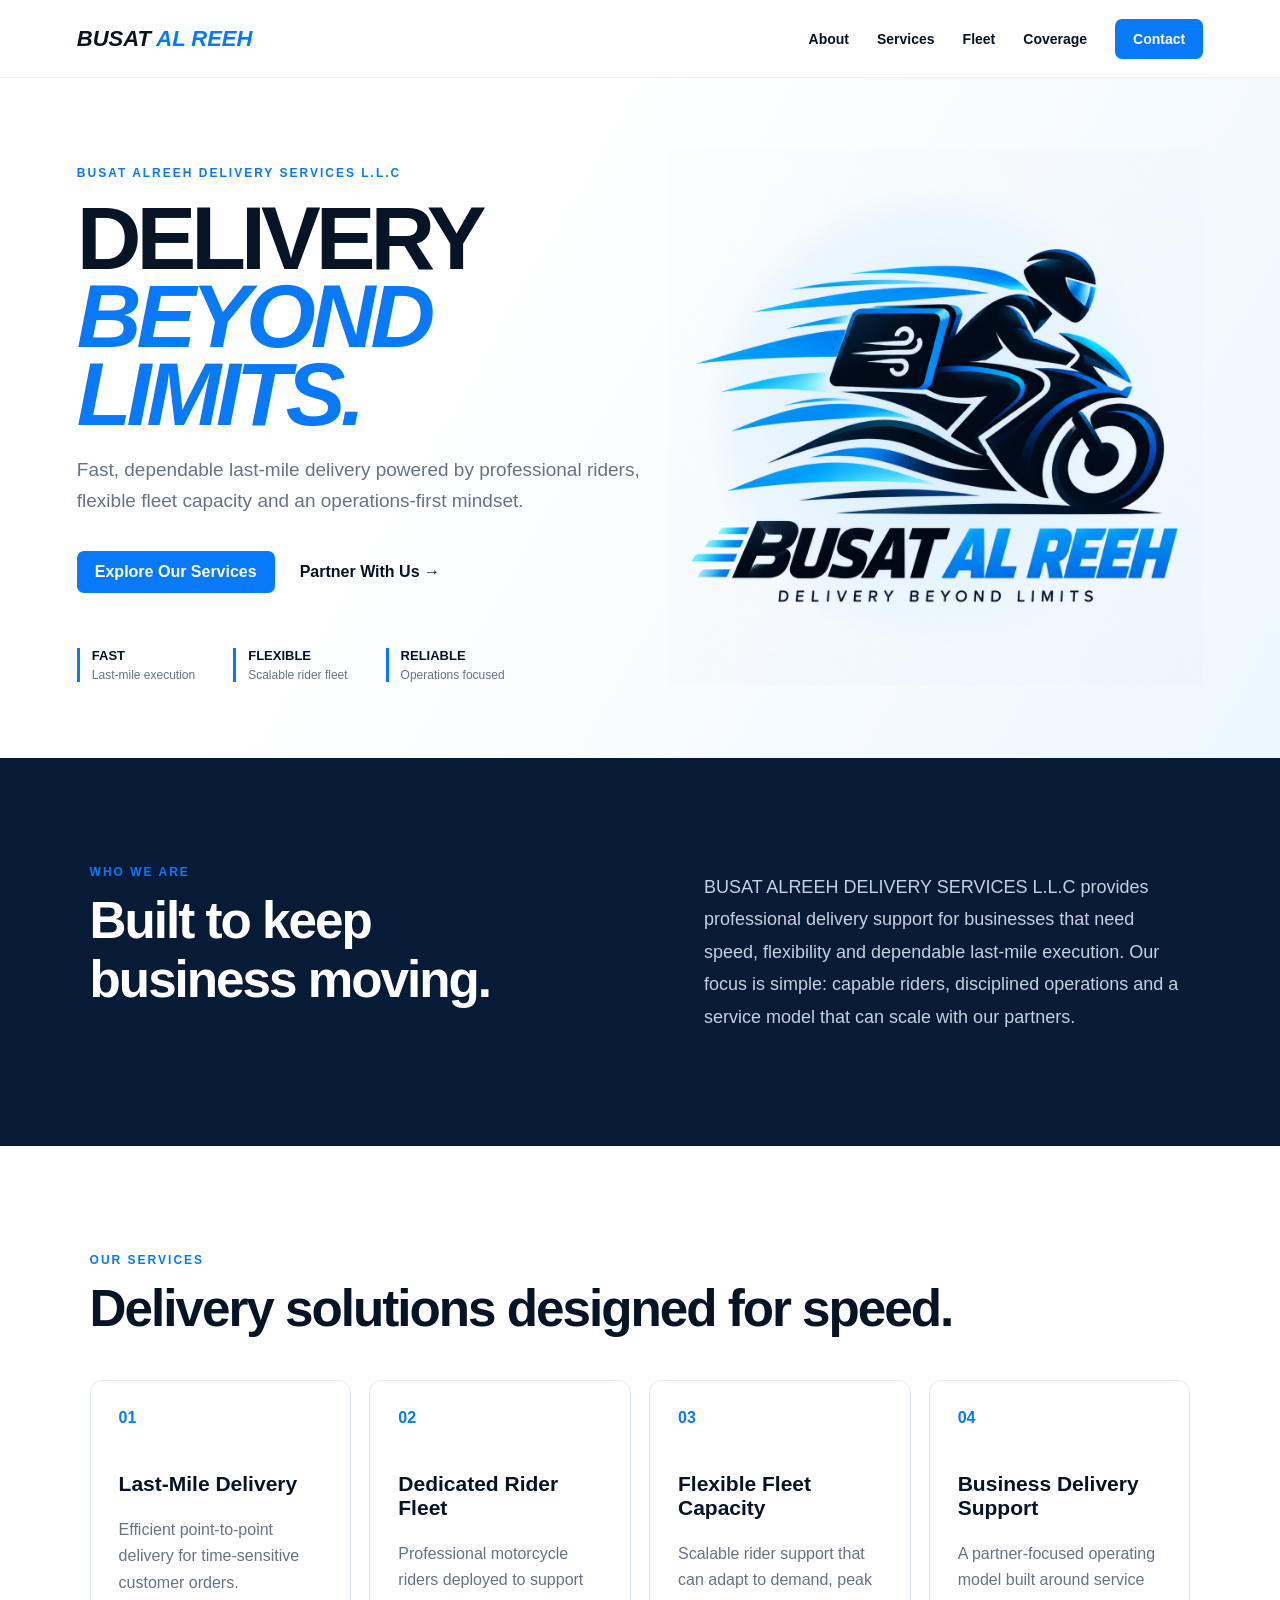
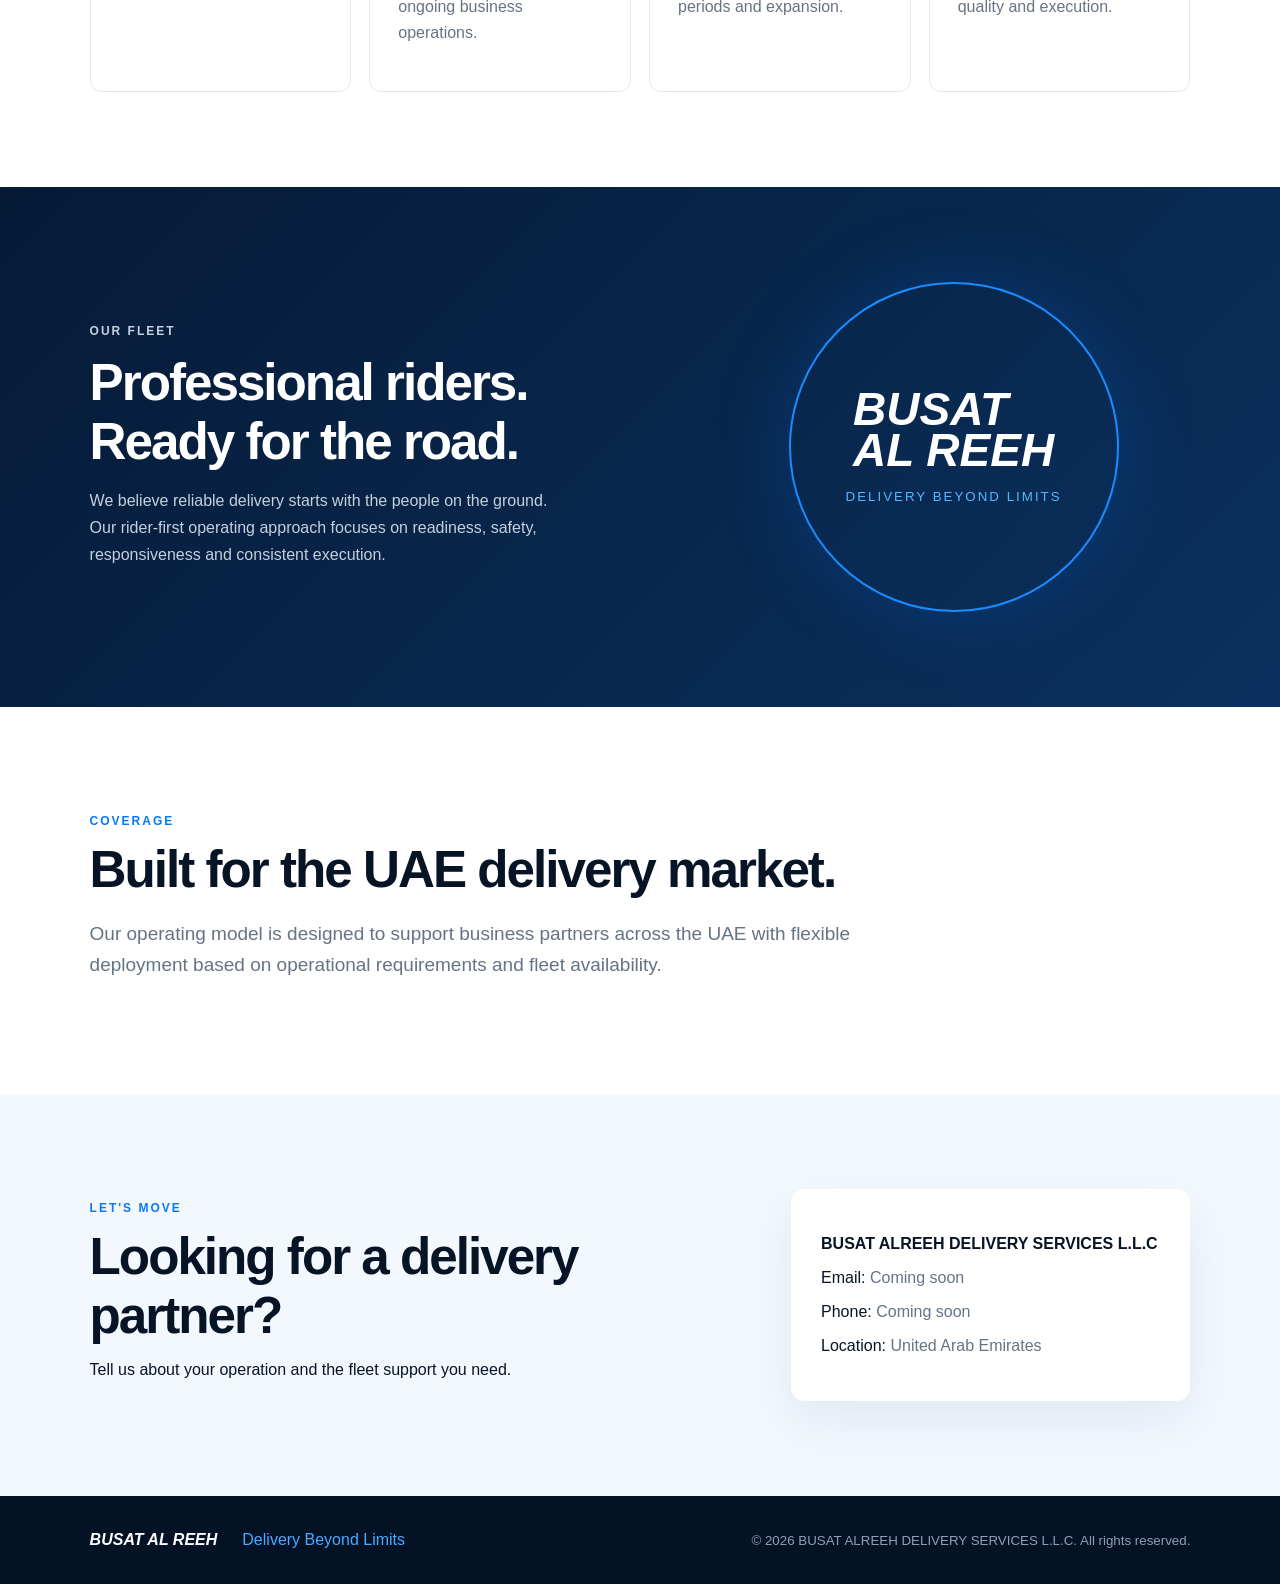
==== index.html @ cc241797 "Add files via upload" ====
<!doctype html><html lang="en"><head><meta charset="utf-8"><meta name="viewport" content="width=device-width,initial-scale=1"><title>BUSAT AL REEH | Delivery Beyond Limits</title><meta name="description" content="BUSAT ALREEH DELIVERY SERVICES L.L.C — professional last-mile delivery services."><link rel="stylesheet" href="style.css"></head><body>
<header><a class="brand" href="#home"><span>BUSAT</span> AL REEH</a><nav><a href="#about">About</a><a href="#services">Services</a><a href="#fleet">Fleet</a><a href="#coverage">Coverage</a><a class="navcta" href="#contact">Contact</a></nav></header>
<main><section class="hero" id="home"><div class="hero-copy"><p class="eyebrow">BUSAT ALREEH DELIVERY SERVICES L.L.C</p><h1>DELIVERY<br><em>BEYOND LIMITS.</em></h1><p class="lead">Fast, dependable last-mile delivery powered by professional riders, flexible fleet capacity and an operations-first mindset.</p><div class="actions"><a class="btn" href="#services">Explore Our Services</a><a class="link" href="#contact">Partner With Us →</a></div><div class="stats"><div><b>FAST</b><span>Last-mile execution</span></div><div><b>FLEXIBLE</b><span>Scalable rider fleet</span></div><div><b>RELIABLE</b><span>Operations focused</span></div></div></div><div class="hero-art"><img src="logo.png" alt="Busat Al Reeh delivery rider logo"></div></section>
<section class="about" id="about"><div><p class="eyebrow">WHO WE ARE</p><h2>Built to keep business moving.</h2></div><p>BUSAT ALREEH DELIVERY SERVICES L.L.C provides professional delivery support for businesses that need speed, flexibility and dependable last-mile execution. Our focus is simple: capable riders, disciplined operations and a service model that can scale with our partners.</p></section>
<section id="services"><p class="eyebrow">OUR SERVICES</p><h2>Delivery solutions designed for speed.</h2><div class="cards"><article><span>01</span><h3>Last-Mile Delivery</h3><p>Efficient point-to-point delivery for time-sensitive customer orders.</p></article><article><span>02</span><h3>Dedicated Rider Fleet</h3><p>Professional motorcycle riders deployed to support ongoing business operations.</p></article><article><span>03</span><h3>Flexible Fleet Capacity</h3><p>Scalable rider support that can adapt to demand, peak periods and expansion.</p></article><article><span>04</span><h3>Business Delivery Support</h3><p>A partner-focused operating model built around service quality and execution.</p></article></div></section>
<section class="fleet" id="fleet"><div><p class="eyebrow">OUR FLEET</p><h2>Professional riders.<br>Ready for the road.</h2><p>We believe reliable delivery starts with the people on the ground. Our rider-first operating approach focuses on readiness, safety, responsiveness and consistent execution.</p></div><div class="badge"><strong>BUSAT<br>AL REEH</strong><small>DELIVERY BEYOND LIMITS</small></div></section>
<section id="coverage"><p class="eyebrow">COVERAGE</p><h2>Built for the UAE delivery market.</h2><p class="wide">Our operating model is designed to support business partners across the UAE with flexible deployment based on operational requirements and fleet availability.</p></section>
<section class="contact" id="contact"><div><p class="eyebrow">LET'S MOVE</p><h2>Looking for a delivery partner?</h2><p>Tell us about your operation and the fleet support you need.</p></div><div class="contactbox"><p><b>BUSAT ALREEH DELIVERY SERVICES L.L.C</b></p><p>Email: <span>Coming soon</span></p><p>Phone: <span>Coming soon</span></p><p>Location: <span>United Arab Emirates</span></p></div></section></main>
<footer><b>BUSAT AL REEH</b><span>Delivery Beyond Limits</span><small>© 2026 BUSAT ALREEH DELIVERY SERVICES L.L.C. All rights reserved.</small></footer>
</body></html>
---- style.css ----
:root{--navy:#071a36;--blue:#0879f9;--cyan:#15a9ff;--ink:#071425;--muted:#667386;--ice:#f3f8ff;--white:#fff}*{box-sizing:border-box}html{scroll-behavior:smooth}body{margin:0;font-family:Inter,Arial,sans-serif;color:var(--ink);background:#fff}header{height:78px;display:flex;align-items:center;justify-content:space-between;padding:0 6vw;position:sticky;top:0;background:rgba(255,255,255,.94);backdrop-filter:blur(12px);z-index:10;border-bottom:1px solid #eaf0f8}.brand{font-weight:900;font-style:italic;font-size:22px;color:var(--blue);text-decoration:none}.brand span{color:var(--ink)}nav{display:flex;align-items:center;gap:28px}nav a{color:var(--ink);text-decoration:none;font-size:14px;font-weight:700}.navcta,.btn{background:var(--blue);color:white!important;padding:12px 18px;border-radius:7px}.hero{min-height:680px;display:grid;grid-template-columns:1.05fr .95fr;align-items:center;padding:70px 6vw;background:linear-gradient(120deg,#fff 35%,#edf7ff 100%);overflow:hidden}.eyebrow{color:var(--blue);font-size:12px;font-weight:900;letter-spacing:2px}.hero h1{font-size:clamp(56px,7vw,104px);line-height:.87;letter-spacing:-5px;margin:20px 0}.hero h1 em{font-style:italic;color:var(--blue)}.lead{max-width:650px;font-size:19px;line-height:1.65;color:var(--muted)}.actions{display:flex;gap:25px;align-items:center;margin:34px 0}.btn{text-decoration:none;font-weight:800}.link{font-weight:800;color:var(--ink);text-decoration:none}.hero-art{display:flex;align-items:center;justify-content:center;position:relative}.hero-art:before{content:"";position:absolute;width:470px;height:470px;border-radius:50%;background:radial-gradient(circle,#d8efff 0,#eef8ff 60%,transparent 70%)}.hero-art img{width:min(620px,100%);position:relative;mix-blend-mode:multiply}.stats{display:flex;gap:38px;margin-top:55px}.stats div{display:flex;flex-direction:column;border-left:3px solid var(--blue);padding-left:12px}.stats b{font-size:13px}.stats span{font-size:12px;color:var(--muted);margin-top:5px}section:not(.hero){padding:95px 7vw}.about{display:grid;grid-template-columns:1fr 1fr;gap:10vw;background:var(--navy);color:#fff}.about h2,.fleet h2,.contact h2,section>h2{font-size:clamp(36px,4vw,58px);letter-spacing:-2px;margin:12px 0}.about>p{font-size:18px;line-height:1.8;color:#c5d1df}.cards{display:grid;grid-template-columns:repeat(4,1fr);gap:18px;margin-top:42px}.cards article{padding:28px;border:1px solid #dfe8f4;border-radius:12px;min-height:220px;transition:.2s}.cards article:hover{transform:translateY(-5px);box-shadow:0 18px 45px #10233a14}.cards span{color:var(--blue);font-weight:900}.cards h3{font-size:21px;margin-top:45px}.cards p,.wide{color:var(--muted);line-height:1.65}.fleet{background:linear-gradient(135deg,#061a36,#0a315f);color:#fff;display:grid;grid-template-columns:1fr 1fr;gap:12vw;align-items:center}.fleet p{color:#c5d1df;line-height:1.7;max-width:600px}.badge{width:330px;height:330px;border-radius:50%;border:2px solid #1a8cff;display:flex;flex-direction:column;align-items:center;justify-content:center;justify-self:center;box-shadow:0 0 80px #0879f933}.badge strong{font-size:46px;line-height:.9;font-style:italic}.badge small{color:#55b8ff;margin-top:18px;letter-spacing:2px}.wide{font-size:19px;max-width:780px}.contact{display:grid;grid-template-columns:1.2fr .8fr;gap:8vw;background:var(--ice)}.contactbox{background:#fff;border-radius:14px;padding:30px;box-shadow:0 20px 50px #10233a12}.contactbox span{color:var(--muted)}footer{padding:35px 7vw;background:#041226;color:#fff;display:flex;gap:25px;align-items:center;flex-wrap:wrap}footer b{font-style:italic}footer span{color:#4ba9ff}footer small{margin-left:auto;color:#8ea0b5}@media(max-width:850px){nav a:not(.navcta){display:none}.hero{grid-template-columns:1fr;padding-top:55px}.hero h1{letter-spacing:-3px}.hero-art{margin-top:30px}.about,.fleet,.contact{grid-template-columns:1fr}.cards{grid-template-columns:1fr 1fr}.stats{gap:14px;flex-wrap:wrap}.badge{width:250px;height:250px}footer small{margin-left:0;width:100%}}@media(max-width:520px){header{padding:0 5vw}.brand{font-size:17px}.hero{padding:50px 5vw}.hero h1{font-size:52px}.lead{font-size:16px}.cards{grid-template-columns:1fr}section:not(.hero){padding:70px 6vw}.actions{align-items:flex-start;flex-direction:column}.hero-art img{width:110%}}
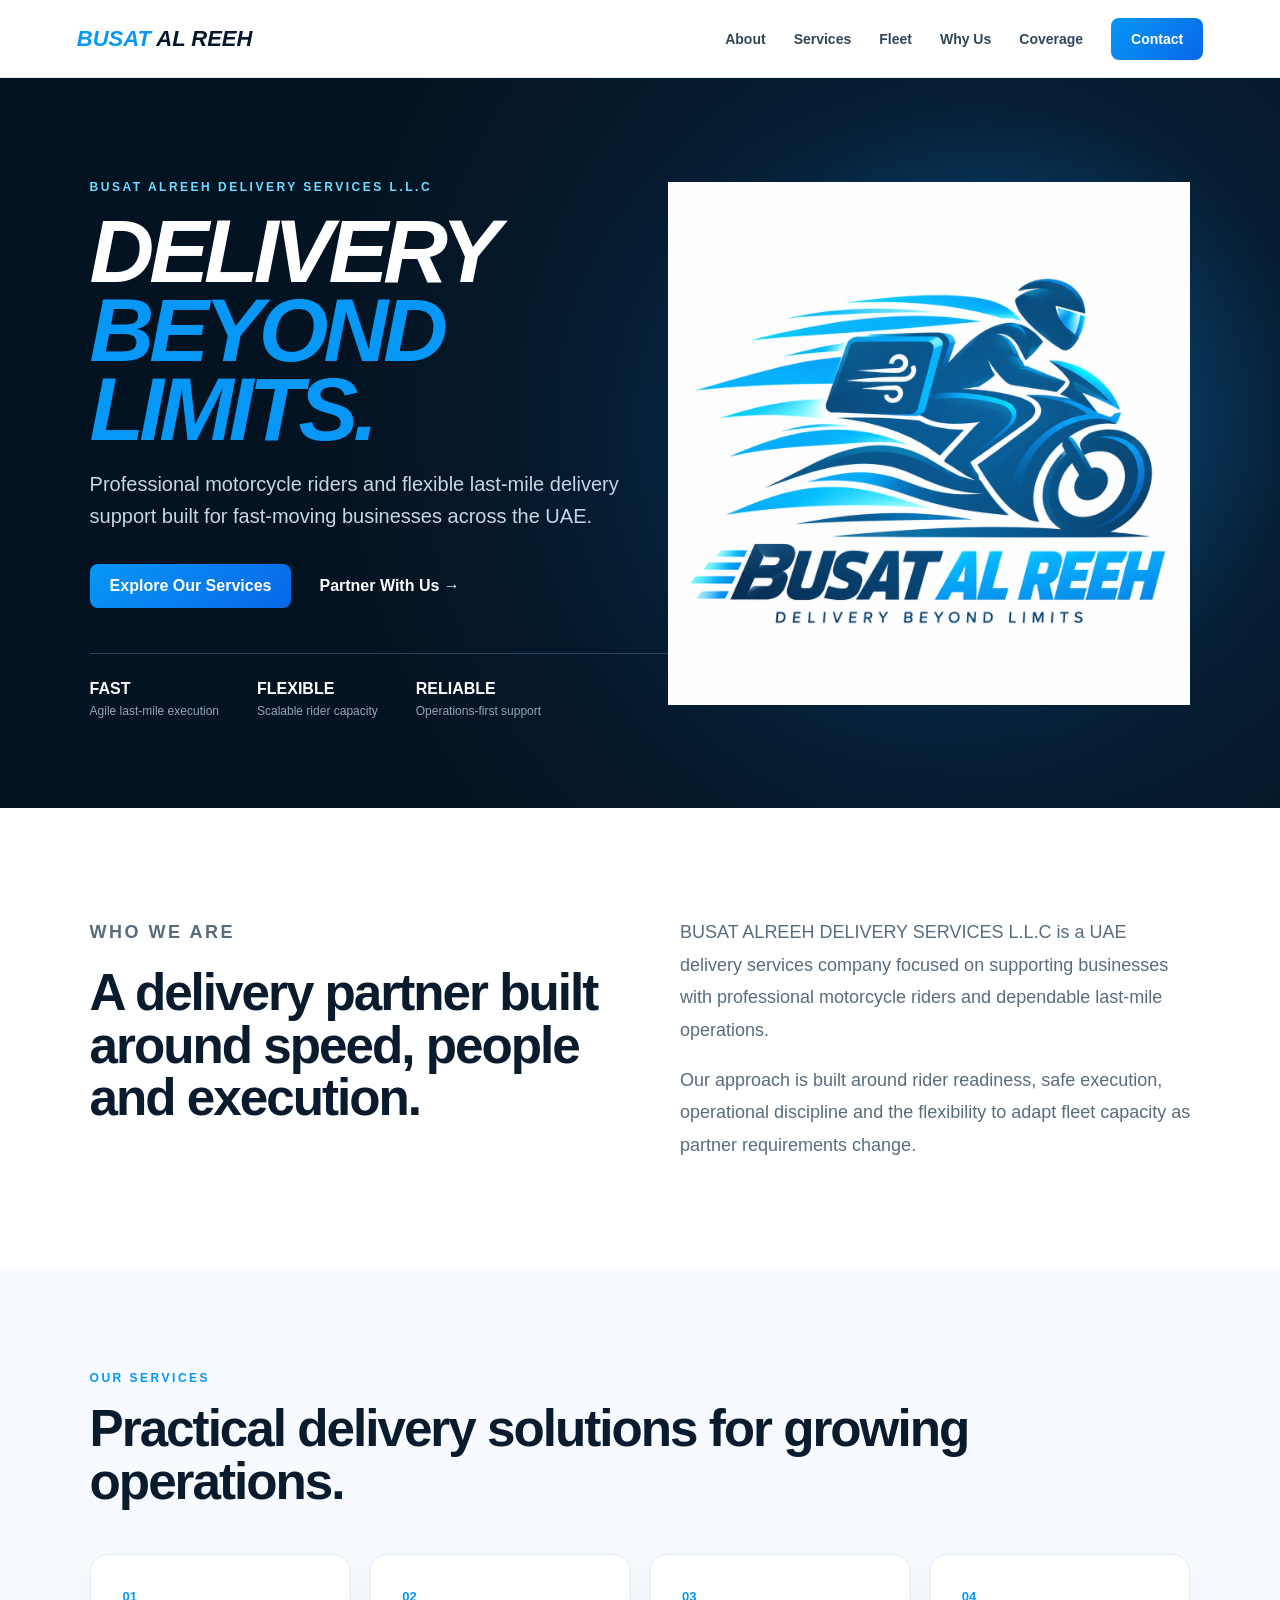
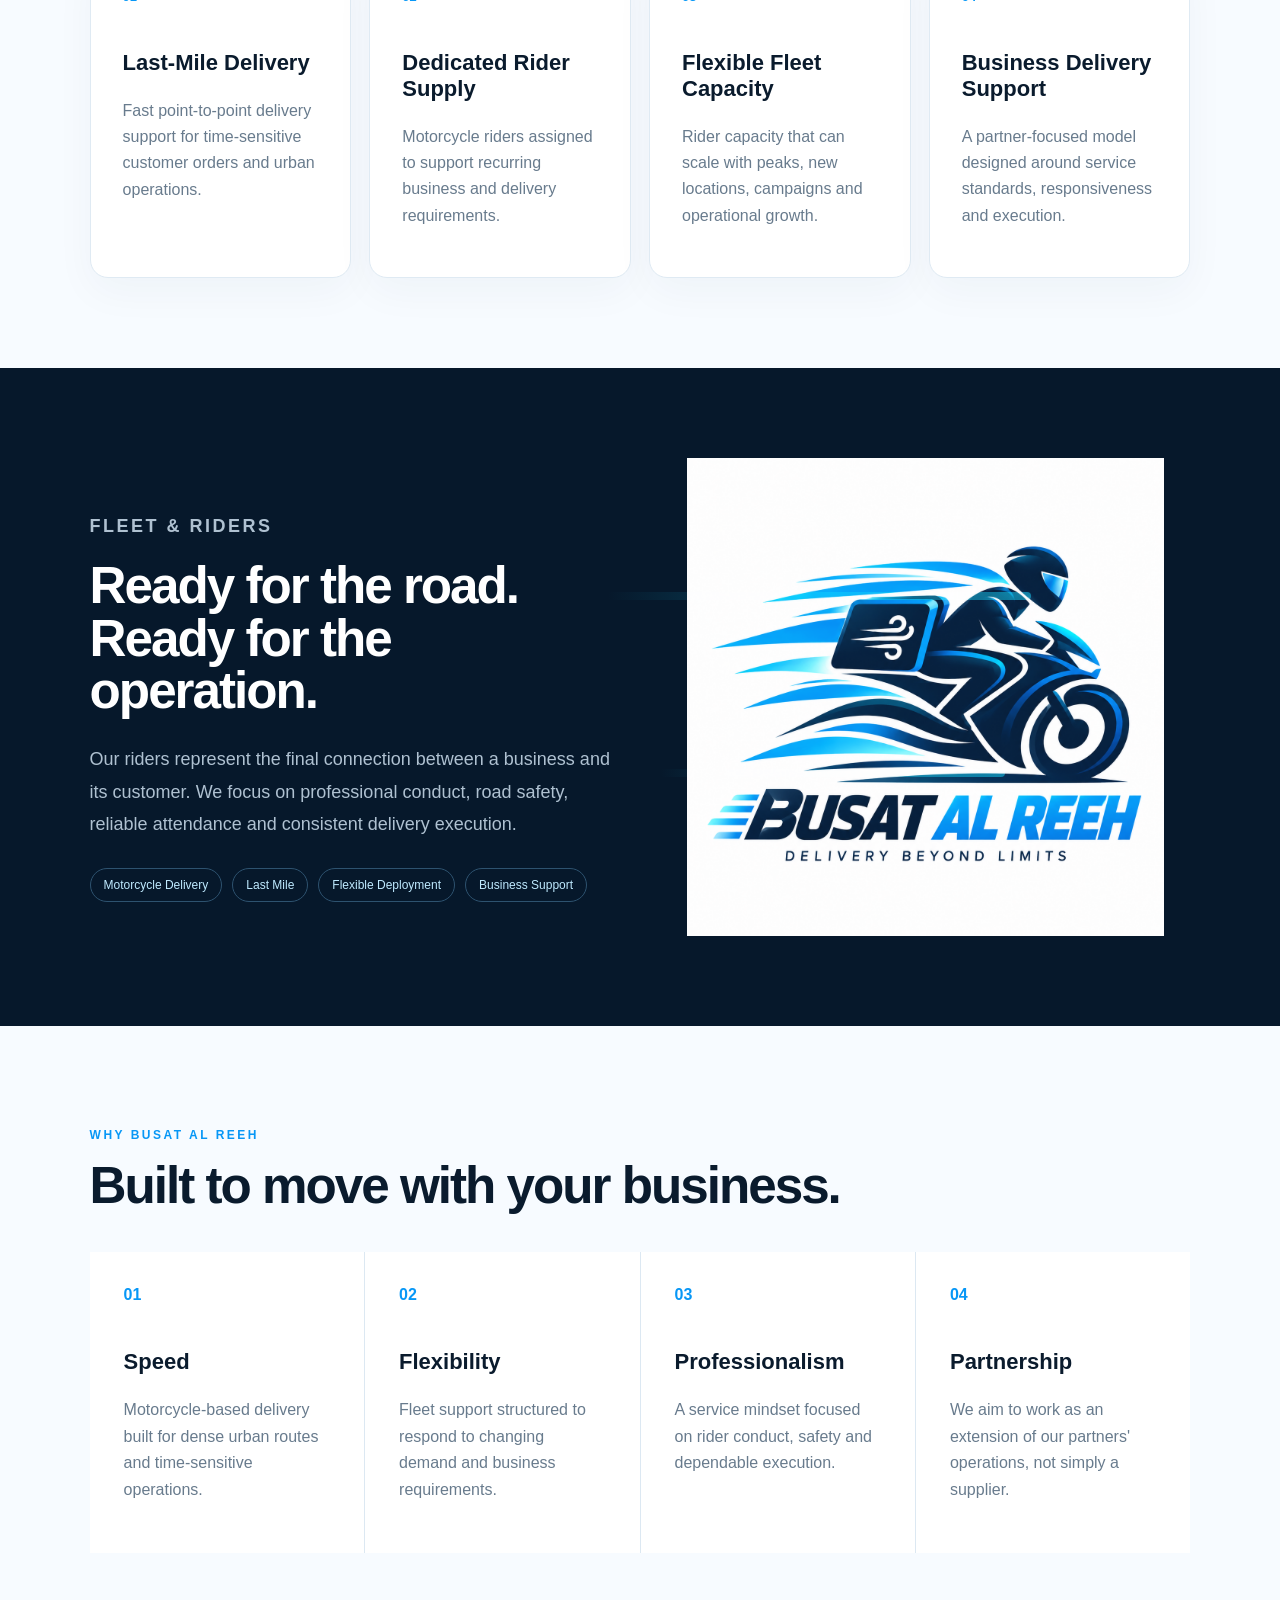
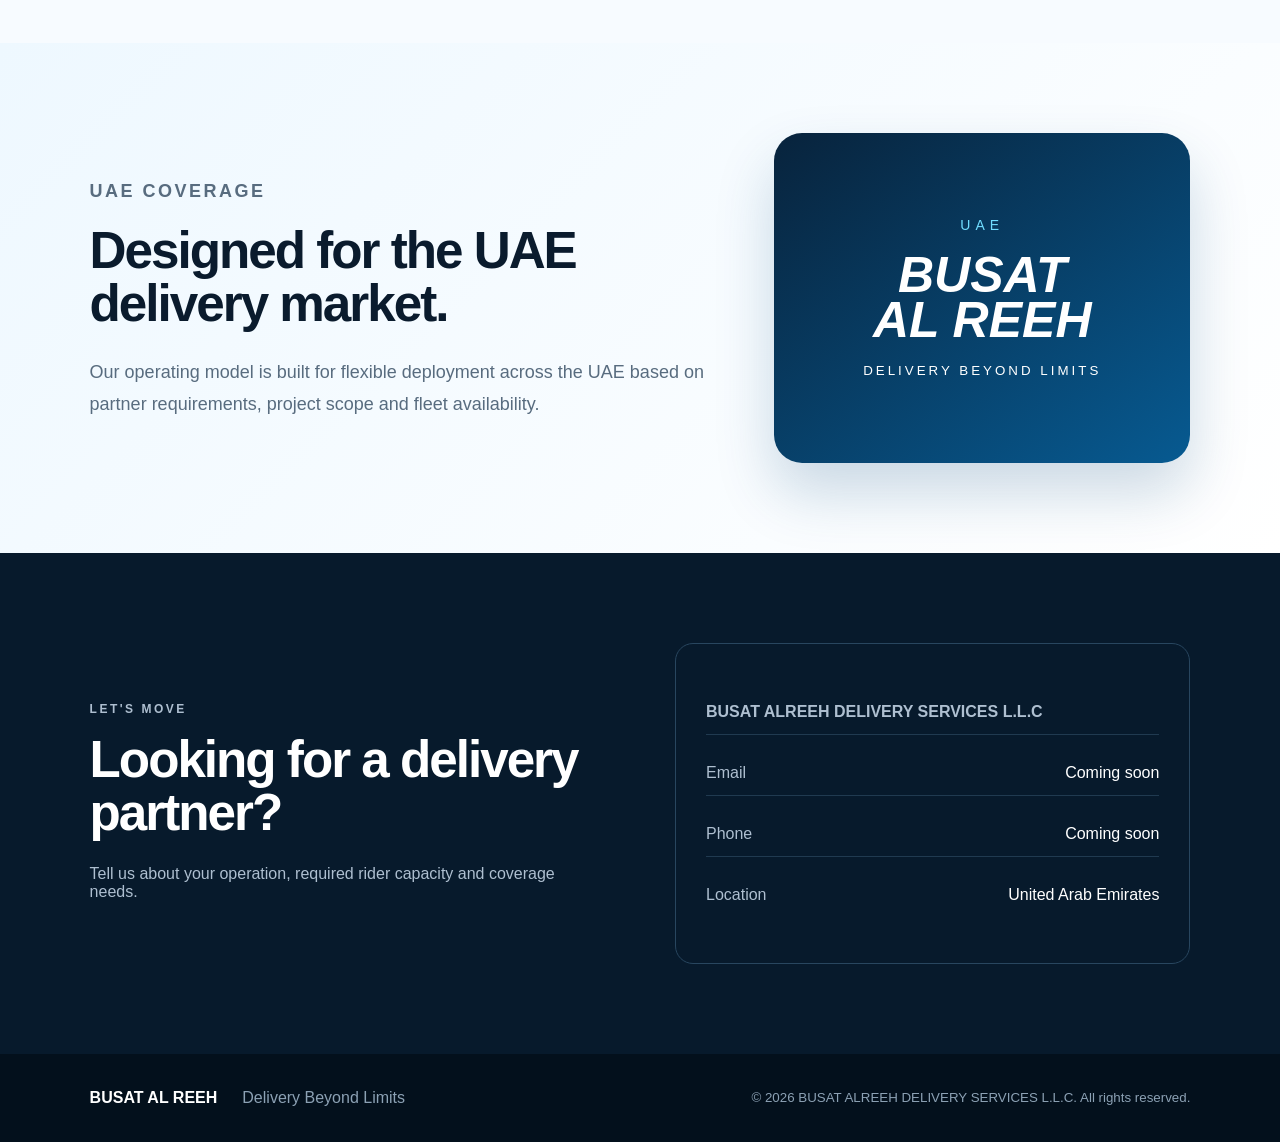
==== commit c9e6afb1: "Add files via upload" ====
--- a/index.html
+++ b/index.html
@@ -1,10 +1,14 @@
-<!doctype html><html lang="en"><head><meta charset="utf-8"><meta name="viewport" content="width=device-width,initial-scale=1"><title>BUSAT AL REEH | Delivery Beyond Limits</title><meta name="description" content="BUSAT ALREEH DELIVERY SERVICES L.L.C — professional last-mile delivery services."><link rel="stylesheet" href="style.css"></head><body>
-<header><a class="brand" href="#home"><span>BUSAT</span> AL REEH</a><nav><a href="#about">About</a><a href="#services">Services</a><a href="#fleet">Fleet</a><a href="#coverage">Coverage</a><a class="navcta" href="#contact">Contact</a></nav></header>
-<main><section class="hero" id="home"><div class="hero-copy"><p class="eyebrow">BUSAT ALREEH DELIVERY SERVICES L.L.C</p><h1>DELIVERY<br><em>BEYOND LIMITS.</em></h1><p class="lead">Fast, dependable last-mile delivery powered by professional riders, flexible fleet capacity and an operations-first mindset.</p><div class="actions"><a class="btn" href="#services">Explore Our Services</a><a class="link" href="#contact">Partner With Us →</a></div><div class="stats"><div><b>FAST</b><span>Last-mile execution</span></div><div><b>FLEXIBLE</b><span>Scalable rider fleet</span></div><div><b>RELIABLE</b><span>Operations focused</span></div></div></div><div class="hero-art"><img src="logo.png" alt="Busat Al Reeh delivery rider logo"></div></section>
-<section class="about" id="about"><div><p class="eyebrow">WHO WE ARE</p><h2>Built to keep business moving.</h2></div><p>BUSAT ALREEH DELIVERY SERVICES L.L.C provides professional delivery support for businesses that need speed, flexibility and dependable last-mile execution. Our focus is simple: capable riders, disciplined operations and a service model that can scale with our partners.</p></section>
-<section id="services"><p class="eyebrow">OUR SERVICES</p><h2>Delivery solutions designed for speed.</h2><div class="cards"><article><span>01</span><h3>Last-Mile Delivery</h3><p>Efficient point-to-point delivery for time-sensitive customer orders.</p></article><article><span>02</span><h3>Dedicated Rider Fleet</h3><p>Professional motorcycle riders deployed to support ongoing business operations.</p></article><article><span>03</span><h3>Flexible Fleet Capacity</h3><p>Scalable rider support that can adapt to demand, peak periods and expansion.</p></article><article><span>04</span><h3>Business Delivery Support</h3><p>A partner-focused operating model built around service quality and execution.</p></article></div></section>
-<section class="fleet" id="fleet"><div><p class="eyebrow">OUR FLEET</p><h2>Professional riders.<br>Ready for the road.</h2><p>We believe reliable delivery starts with the people on the ground. Our rider-first operating approach focuses on readiness, safety, responsiveness and consistent execution.</p></div><div class="badge"><strong>BUSAT<br>AL REEH</strong><small>DELIVERY BEYOND LIMITS</small></div></section>
-<section id="coverage"><p class="eyebrow">COVERAGE</p><h2>Built for the UAE delivery market.</h2><p class="wide">Our operating model is designed to support business partners across the UAE with flexible deployment based on operational requirements and fleet availability.</p></section>
-<section class="contact" id="contact"><div><p class="eyebrow">LET'S MOVE</p><h2>Looking for a delivery partner?</h2><p>Tell us about your operation and the fleet support you need.</p></div><div class="contactbox"><p><b>BUSAT ALREEH DELIVERY SERVICES L.L.C</b></p><p>Email: <span>Coming soon</span></p><p>Phone: <span>Coming soon</span></p><p>Location: <span>United Arab Emirates</span></p></div></section></main>
-<footer><b>BUSAT AL REEH</b><span>Delivery Beyond Limits</span><small>© 2026 BUSAT ALREEH DELIVERY SERVICES L.L.C. All rights reserved.</small></footer>
+<!doctype html>
+<html lang="en"><head><meta charset="utf-8"><meta name="viewport" content="width=device-width,initial-scale=1"><title>BUSAT AL REEH | Delivery Beyond Limits</title><meta name="description" content="BUSAT ALREEH DELIVERY SERVICES L.L.C — professional motorcycle rider and last-mile delivery support in the UAE."><link rel="stylesheet" href="style.css"></head>
+<body>
+<header><a class="brand" href="#home"><span>BUSAT</span> AL REEH</a><nav><a href="#about">About</a><a href="#services">Services</a><a href="#fleet">Fleet</a><a href="#why">Why Us</a><a href="#coverage">Coverage</a><a class="navcta" href="#contact">Contact</a></nav></header>
+<main>
+<section class="hero" id="home"><div class="hero-copy"><p class="eyebrow">BUSAT ALREEH DELIVERY SERVICES L.L.C</p><h1>DELIVERY<br><em>BEYOND LIMITS.</em></h1><p class="lead">Professional motorcycle riders and flexible last-mile delivery support built for fast-moving businesses across the UAE.</p><div class="actions"><a class="btn" href="#services">Explore Our Services</a><a class="link" href="#contact">Partner With Us →</a></div><div class="stats"><div><b>FAST</b><span>Agile last-mile execution</span></div><div><b>FLEXIBLE</b><span>Scalable rider capacity</span></div><div><b>RELIABLE</b><span>Operations-first support</span></div></div></div><div class="hero-art"><div class="glow"></div><img src="logo.png" alt="Busat Al Reeh motorcycle delivery logo"></div></section>
+<section class="about" id="about"><div><p class="eyebrow">WHO WE ARE</p><h2>A delivery partner built around speed, people and execution.</h2></div><div><p>BUSAT ALREEH DELIVERY SERVICES L.L.C is a UAE delivery services company focused on supporting businesses with professional motorcycle riders and dependable last-mile operations.</p><p>Our approach is built around rider readiness, safe execution, operational discipline and the flexibility to adapt fleet capacity as partner requirements change.</p></div></section>
+<section id="services"><p class="eyebrow">OUR SERVICES</p><h2>Practical delivery solutions for growing operations.</h2><div class="cards"><article><span>01</span><h3>Last-Mile Delivery</h3><p>Fast point-to-point delivery support for time-sensitive customer orders and urban operations.</p></article><article><span>02</span><h3>Dedicated Rider Supply</h3><p>Motorcycle riders assigned to support recurring business and delivery requirements.</p></article><article><span>03</span><h3>Flexible Fleet Capacity</h3><p>Rider capacity that can scale with peaks, new locations, campaigns and operational growth.</p></article><article><span>04</span><h3>Business Delivery Support</h3><p>A partner-focused model designed around service standards, responsiveness and execution.</p></article></div></section>
+<section class="fleet" id="fleet"><div class="fleetcopy"><p class="eyebrow">FLEET & RIDERS</p><h2>Ready for the road.<br>Ready for the operation.</h2><p>Our riders represent the final connection between a business and its customer. We focus on professional conduct, road safety, reliable attendance and consistent delivery execution.</p><div class="pillrow"><span>Motorcycle Delivery</span><span>Last Mile</span><span>Flexible Deployment</span><span>Business Support</span></div></div><div class="fleetvisual"><div class="speedline one"></div><div class="speedline two"></div><img src="logo.png" alt="Professional motorcycle delivery rider"></div></section>
+<section id="why"><p class="eyebrow">WHY BUSAT AL REEH</p><h2>Built to move with your business.</h2><div class="whygrid"><div><b>01</b><h3>Speed</h3><p>Motorcycle-based delivery built for dense urban routes and time-sensitive operations.</p></div><div><b>02</b><h3>Flexibility</h3><p>Fleet support structured to respond to changing demand and business requirements.</p></div><div><b>03</b><h3>Professionalism</h3><p>A service mindset focused on rider conduct, safety and dependable execution.</p></div><div><b>04</b><h3>Partnership</h3><p>We aim to work as an extension of our partners' operations, not simply a supplier.</p></div></div></section>
+<section class="coverage" id="coverage"><div><p class="eyebrow">UAE COVERAGE</p><h2>Designed for the UAE delivery market.</h2><p>Our operating model is built for flexible deployment across the UAE based on partner requirements, project scope and fleet availability.</p></div><div class="mapmark"><span>UAE</span><b>BUSAT<br>AL REEH</b><small>DELIVERY BEYOND LIMITS</small></div></section>
+<section class="contact" id="contact"><div><p class="eyebrow">LET'S MOVE</p><h2>Looking for a delivery partner?</h2><p>Tell us about your operation, required rider capacity and coverage needs.</p></div><div class="contactbox"><p><b>BUSAT ALREEH DELIVERY SERVICES L.L.C</b></p><p>Email <span>Coming soon</span></p><p>Phone <span>Coming soon</span></p><p>Location <span>United Arab Emirates</span></p></div></section>
+</main><footer><b>BUSAT AL REEH</b><span>Delivery Beyond Limits</span><small>© 2026 BUSAT ALREEH DELIVERY SERVICES L.L.C. All rights reserved.</small></footer>
 </body></html>
--- a/style.css
+++ b/style.css
@@ -1 +1 @@
-:root{--navy:#071a36;--blue:#0879f9;--cyan:#15a9ff;--ink:#071425;--muted:#667386;--ice:#f3f8ff;--white:#fff}*{box-sizing:border-box}html{scroll-behavior:smooth}body{margin:0;font-family:Inter,Arial,sans-serif;color:var(--ink);background:#fff}header{height:78px;display:flex;align-items:center;justify-content:space-between;padding:0 6vw;position:sticky;top:0;background:rgba(255,255,255,.94);backdrop-filter:blur(12px);z-index:10;border-bottom:1px solid #eaf0f8}.brand{font-weight:900;font-style:italic;font-size:22px;color:var(--blue);text-decoration:none}.brand span{color:var(--ink)}nav{display:flex;align-items:center;gap:28px}nav a{color:var(--ink);text-decoration:none;font-size:14px;font-weight:700}.navcta,.btn{background:var(--blue);color:white!important;padding:12px 18px;border-radius:7px}.hero{min-height:680px;display:grid;grid-template-columns:1.05fr .95fr;align-items:center;padding:70px 6vw;background:linear-gradient(120deg,#fff 35%,#edf7ff 100%);overflow:hidden}.eyebrow{color:var(--blue);font-size:12px;font-weight:900;letter-spacing:2px}.hero h1{font-size:clamp(56px,7vw,104px);line-height:.87;letter-spacing:-5px;margin:20px 0}.hero h1 em{font-style:italic;color:var(--blue)}.lead{max-width:650px;font-size:19px;line-height:1.65;color:var(--muted)}.actions{display:flex;gap:25px;align-items:center;margin:34px 0}.btn{text-decoration:none;font-weight:800}.link{font-weight:800;color:var(--ink);text-decoration:none}.hero-art{display:flex;align-items:center;justify-content:center;position:relative}.hero-art:before{content:"";position:absolute;width:470px;height:470px;border-radius:50%;background:radial-gradient(circle,#d8efff 0,#eef8ff 60%,transparent 70%)}.hero-art img{width:min(620px,100%);position:relative;mix-blend-mode:multiply}.stats{display:flex;gap:38px;margin-top:55px}.stats div{display:flex;flex-direction:column;border-left:3px solid var(--blue);padding-left:12px}.stats b{font-size:13px}.stats span{font-size:12px;color:var(--muted);margin-top:5px}section:not(.hero){padding:95px 7vw}.about{display:grid;grid-template-columns:1fr 1fr;gap:10vw;background:var(--navy);color:#fff}.about h2,.fleet h2,.contact h2,section>h2{font-size:clamp(36px,4vw,58px);letter-spacing:-2px;margin:12px 0}.about>p{font-size:18px;line-height:1.8;color:#c5d1df}.cards{display:grid;grid-template-columns:repeat(4,1fr);gap:18px;margin-top:42px}.cards article{padding:28px;border:1px solid #dfe8f4;border-radius:12px;min-height:220px;transition:.2s}.cards article:hover{transform:translateY(-5px);box-shadow:0 18px 45px #10233a14}.cards span{color:var(--blue);font-weight:900}.cards h3{font-size:21px;margin-top:45px}.cards p,.wide{color:var(--muted);line-height:1.65}.fleet{background:linear-gradient(135deg,#061a36,#0a315f);color:#fff;display:grid;grid-template-columns:1fr 1fr;gap:12vw;align-items:center}.fleet p{color:#c5d1df;line-height:1.7;max-width:600px}.badge{width:330px;height:330px;border-radius:50%;border:2px solid #1a8cff;display:flex;flex-direction:column;align-items:center;justify-content:center;justify-self:center;box-shadow:0 0 80px #0879f933}.badge strong{font-size:46px;line-height:.9;font-style:italic}.badge small{color:#55b8ff;margin-top:18px;letter-spacing:2px}.wide{font-size:19px;max-width:780px}.contact{display:grid;grid-template-columns:1.2fr .8fr;gap:8vw;background:var(--ice)}.contactbox{background:#fff;border-radius:14px;padding:30px;box-shadow:0 20px 50px #10233a12}.contactbox span{color:var(--muted)}footer{padding:35px 7vw;background:#041226;color:#fff;display:flex;gap:25px;align-items:center;flex-wrap:wrap}footer b{font-style:italic}footer span{color:#4ba9ff}footer small{margin-left:auto;color:#8ea0b5}@media(max-width:850px){nav a:not(.navcta){display:none}.hero{grid-template-columns:1fr;padding-top:55px}.hero h1{letter-spacing:-3px}.hero-art{margin-top:30px}.about,.fleet,.contact{grid-template-columns:1fr}.cards{grid-template-columns:1fr 1fr}.stats{gap:14px;flex-wrap:wrap}.badge{width:250px;height:250px}footer small{margin-left:0;width:100%}}@media(max-width:520px){header{padding:0 5vw}.brand{font-size:17px}.hero{padding:50px 5vw}.hero h1{font-size:52px}.lead{font-size:16px}.cards{grid-template-columns:1fr}section:not(.hero){padding:70px 6vw}.actions{align-items:flex-start;flex-direction:column}.hero-art img{width:110%}}
+:root{--navy:#06182b;--navy2:#0b2b4a;--blue:#0797f6;--cyan:#16d5ff;--white:#fff;--muted:#a9b9c9;--ink:#0a1b2d}*{box-sizing:border-box}html{scroll-behavior:smooth}body{margin:0;font-family:Inter,Arial,sans-serif;background:#f7fbff;color:var(--ink)}header{height:78px;display:flex;align-items:center;justify-content:space-between;padding:0 6vw;background:rgba(255,255,255,.94);position:sticky;top:0;z-index:10;border-bottom:1px solid #e3edf5;backdrop-filter:blur(12px)}.brand{font-size:22px;font-weight:900;font-style:italic;color:var(--navy);text-decoration:none}.brand span{color:var(--blue)}nav{display:flex;gap:28px;align-items:center}nav a{color:#31465b;text-decoration:none;font-size:14px;font-weight:700}.navcta,.btn{background:linear-gradient(135deg,var(--blue),#0867e8);color:#fff!important;padding:13px 20px;border-radius:8px}.hero{min-height:690px;padding:90px 7vw;display:grid;grid-template-columns:1.05fr .95fr;align-items:center;background:radial-gradient(circle at 78% 45%,#0c4e79 0,#071e34 28%,#041321 62%);color:white;overflow:hidden}.eyebrow{font-size:12px;letter-spacing:2.5px;font-weight:900;color:var(--blue);margin-bottom:18px}.hero .eyebrow{color:#6fdcff}.hero h1{font-size:clamp(58px,7vw,105px);line-height:.88;margin:0;letter-spacing:-5px;font-style:italic}.hero h1 em{font-style:italic;color:var(--blue)}.lead{max-width:620px;font-size:20px;line-height:1.6;color:#c8d6e4}.actions{display:flex;align-items:center;gap:28px;margin:32px 0 45px}.btn{text-decoration:none;font-weight:800}.link{color:white;text-decoration:none;font-weight:800}.stats{display:flex;gap:38px;border-top:1px solid #27455e;padding-top:26px}.stats div{display:flex;flex-direction:column;gap:6px}.stats b{color:#fff}.stats span{font-size:12px;color:#8fa7bb}.hero-art{position:relative;display:grid;place-items:center}.hero-art img{width:min(600px,100%);position:relative;z-index:2;mix-blend-mode:screen;filter:drop-shadow(0 25px 35px #0008)}.glow{position:absolute;width:420px;height:420px;border-radius:50%;background:#008cf0;filter:blur(110px);opacity:.25}.about,section:not(.hero){padding:90px 7vw}.about{display:grid;grid-template-columns:1fr 1fr;gap:80px;background:white}.about h2,section h2{font-size:clamp(38px,4vw,62px);line-height:1.03;margin:0 0 25px;letter-spacing:-2px}.about p,.wide,.fleet p,.coverage p{font-size:18px;line-height:1.8;color:#586c7f}.cards{display:grid;grid-template-columns:repeat(4,1fr);gap:18px;margin-top:45px}.cards article{background:white;padding:32px;border:1px solid #dfeaf3;border-radius:18px;min-height:250px;box-shadow:0 14px 40px #0b2b4a0a}.cards span{font-size:13px;color:var(--blue);font-weight:900}.cards h3,.whygrid h3{font-size:22px;margin-top:45px}.cards p,.whygrid p{color:#687b8d;line-height:1.65}.fleet{background:var(--navy);color:white;display:grid;grid-template-columns:1fr 1fr;gap:40px;align-items:center;overflow:hidden}.fleet p{color:#afc1d1}.pillrow{display:flex;flex-wrap:wrap;gap:10px;margin-top:28px}.pillrow span{border:1px solid #2d526f;padding:9px 13px;border-radius:99px;font-size:12px;color:#bfeaff}.fleetvisual{position:relative;min-height:430px;display:grid;place-items:center}.fleetvisual img{width:90%;position:relative;z-index:2;mix-blend-mode:screen}.speedline{position:absolute;height:8px;background:linear-gradient(90deg,transparent,var(--cyan));border-radius:99px;opacity:.5}.speedline.one{width:80%;top:28%;left:-10%}.speedline.two{width:65%;top:65%;left:0}.whygrid{display:grid;grid-template-columns:repeat(4,1fr);gap:1px;background:#dce8f2;margin-top:40px}.whygrid>div{background:white;padding:34px}.whygrid b{color:var(--blue)}.coverage{display:grid!important;grid-template-columns:1.2fr .8fr;gap:60px;align-items:center;background:linear-gradient(135deg,#eef8ff,#fff)}.mapmark{min-height:330px;border-radius:28px;background:linear-gradient(145deg,#08233c,#075a91);display:flex;flex-direction:column;align-items:center;justify-content:center;color:white;box-shadow:0 30px 60px #0a477633}.mapmark span{font-size:14px;letter-spacing:5px;color:#70ddff}.mapmark b{font-size:50px;line-height:.9;text-align:center;font-style:italic;margin:20px}.mapmark small{letter-spacing:3px}.contact{background:#071a2c;color:white;display:grid!important;grid-template-columns:1fr 1fr;gap:70px;align-items:center}.contact p{color:#aebfd0}.contactbox{border:1px solid #28465f;border-radius:18px;padding:30px}.contactbox p{display:flex;justify-content:space-between;border-bottom:1px solid #203a50;padding:13px 0}.contactbox p:last-child{border:0}.contactbox span{color:white}footer{padding:35px 7vw;background:#03101c;color:#8ca1b4;display:flex;gap:25px;align-items:center;flex-wrap:wrap}footer b{color:white}footer small{margin-left:auto}@media(max-width:900px){header{padding:0 5vw}nav a:not(.navcta){display:none}.hero{grid-template-columns:1fr;padding-top:65px}.hero-art{margin-top:30px}.hero h1{letter-spacing:-3px}.stats{gap:18px;flex-wrap:wrap}.about,.fleet,.coverage,.contact{grid-template-columns:1fr!important}.cards,.whygrid{grid-template-columns:1fr 1fr}.about,section:not(.hero){padding:65px 6vw}.fleetvisual{min-height:300px}footer small{margin-left:0;width:100%}}@media(max-width:560px){.hero{padding:60px 6vw}.hero h1{font-size:54px}.lead{font-size:17px}.actions{align-items:flex-start;flex-direction:column}.cards,.whygrid{grid-template-columns:1fr}.contactbox p{flex-direction:column;gap:6px}.hero-art img{width:100%}}
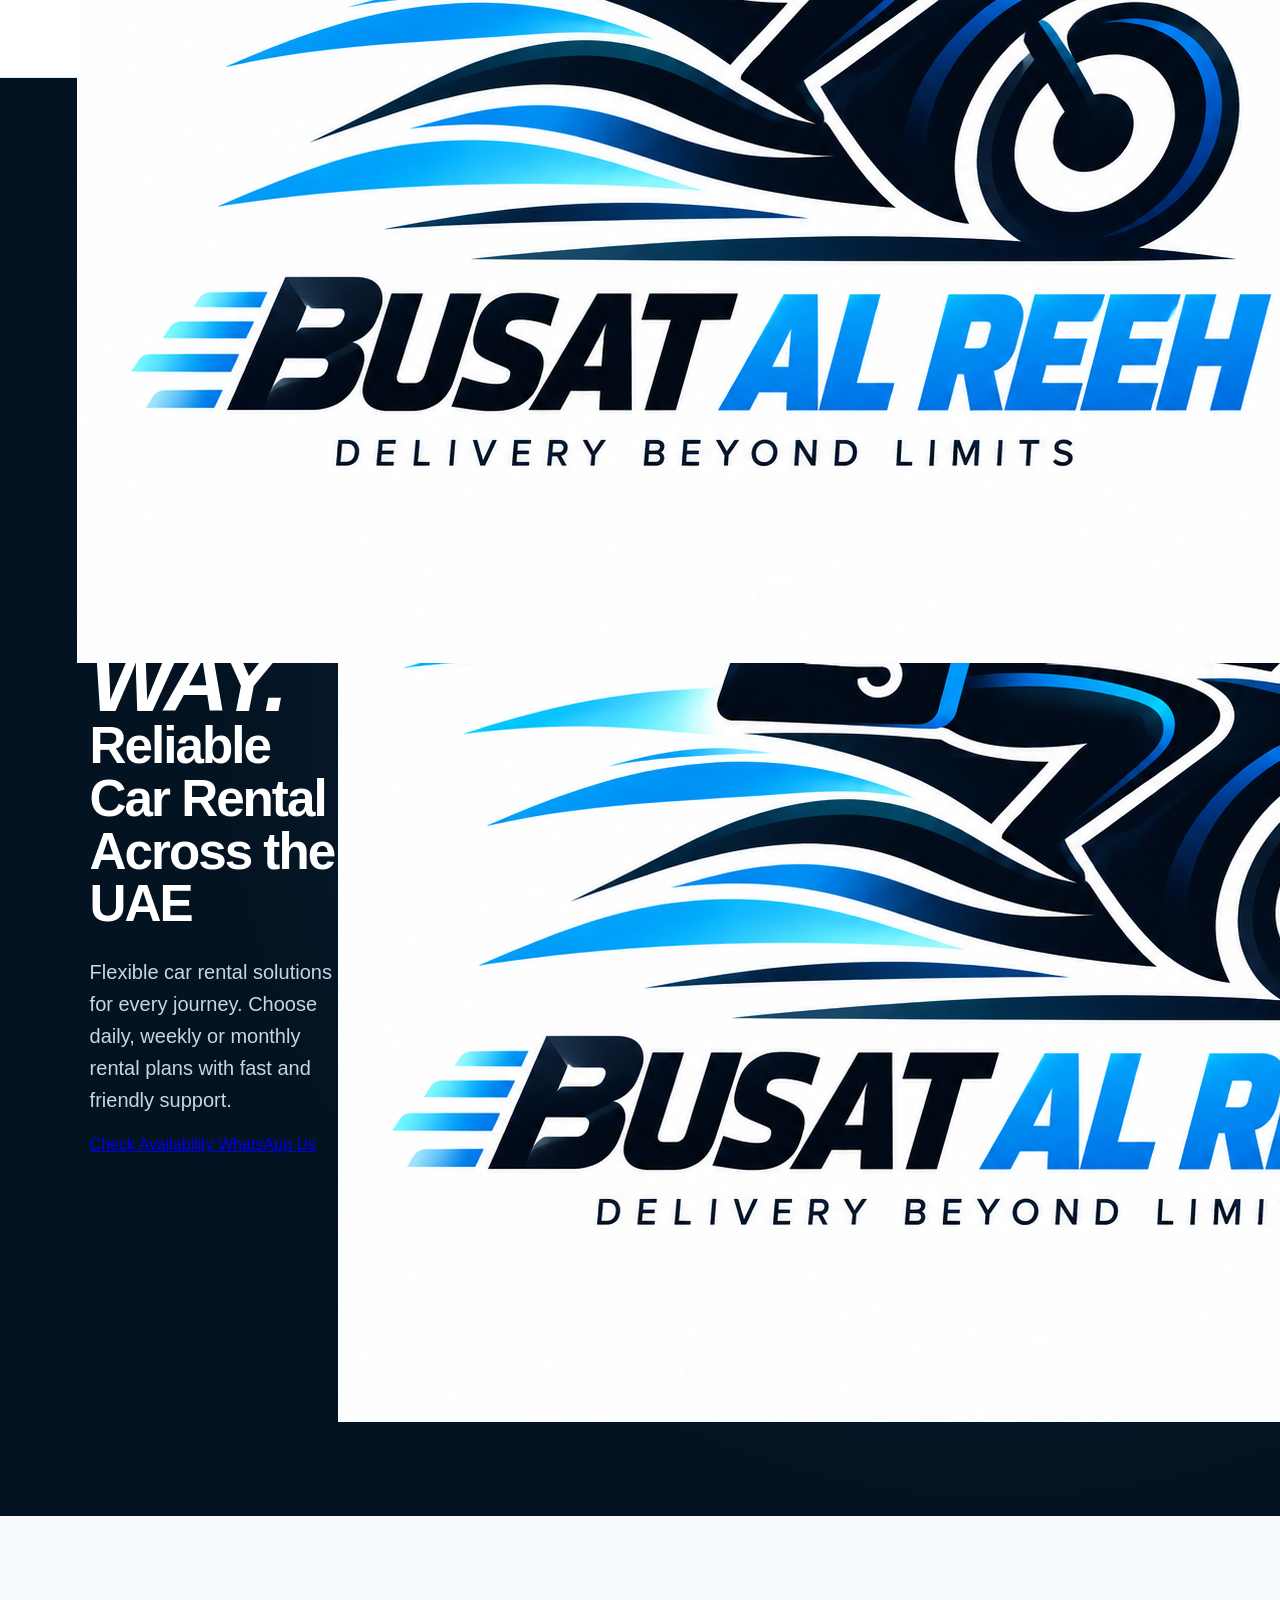
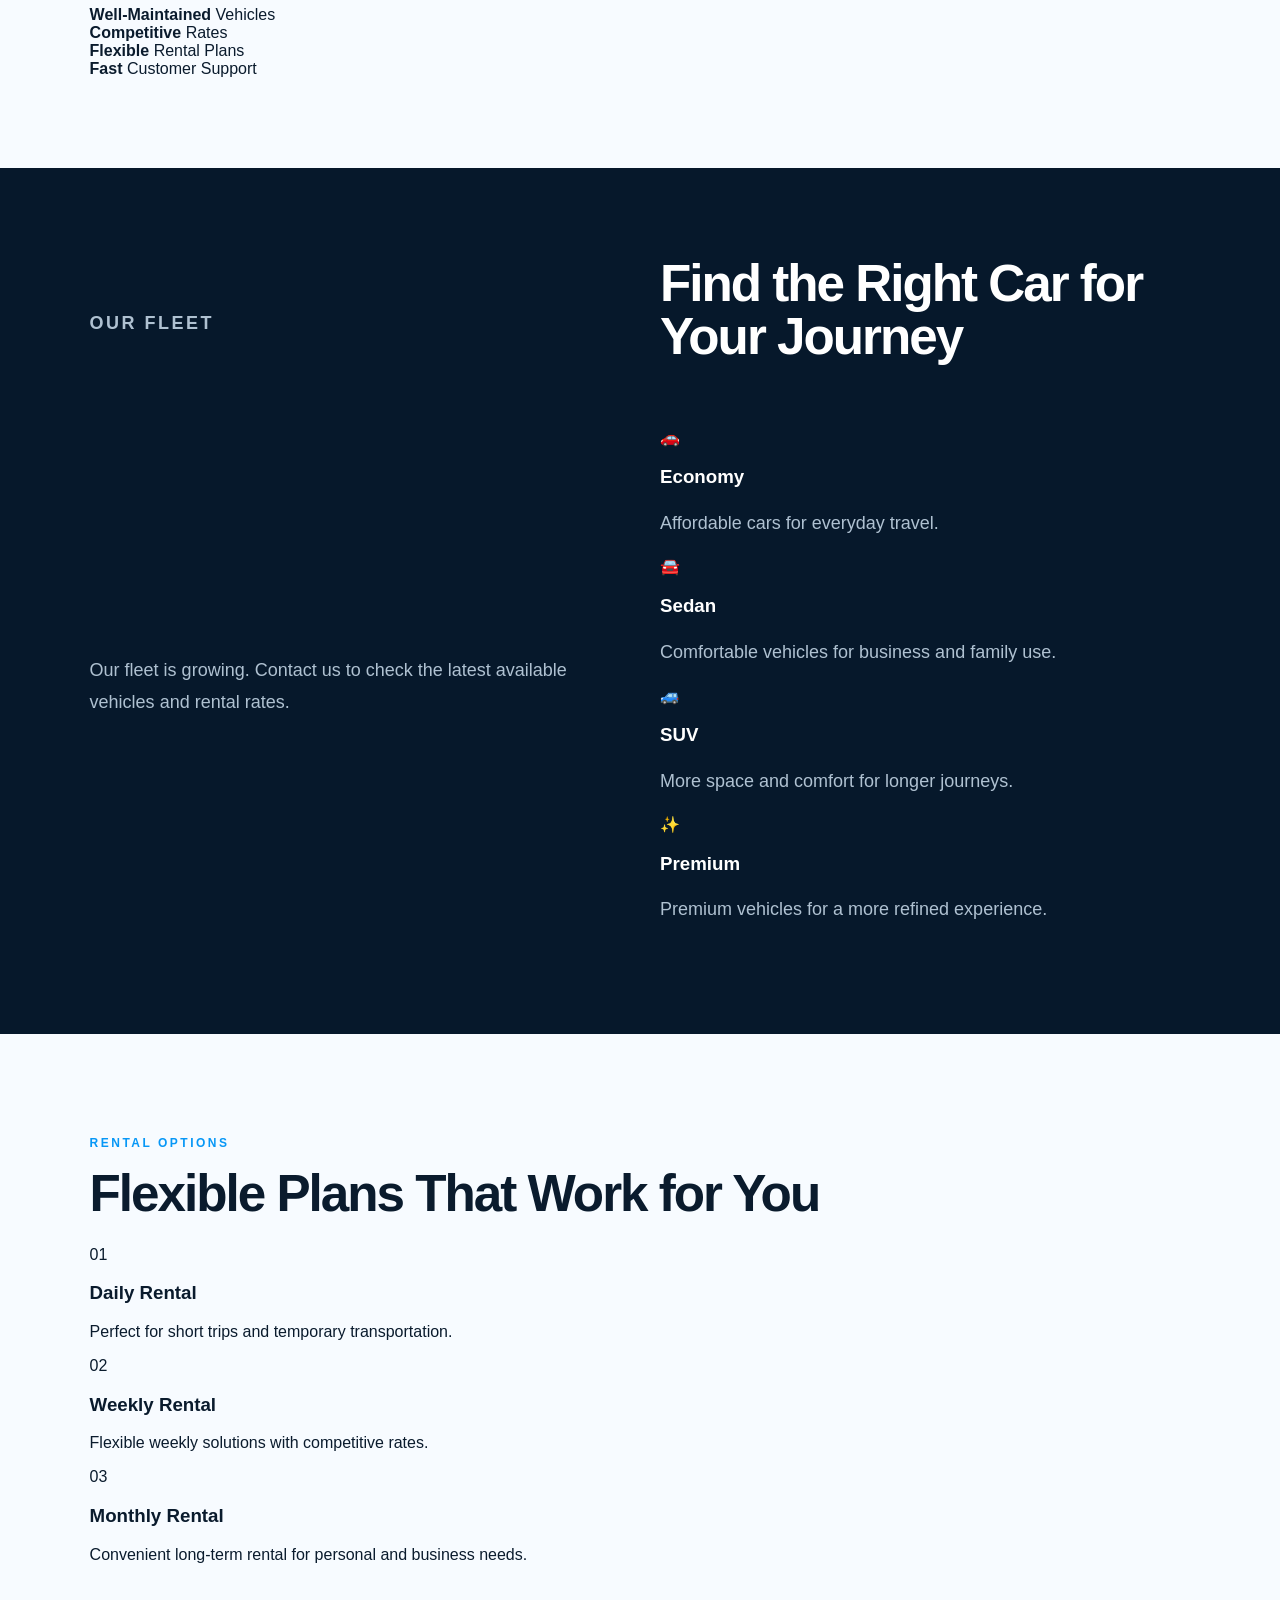
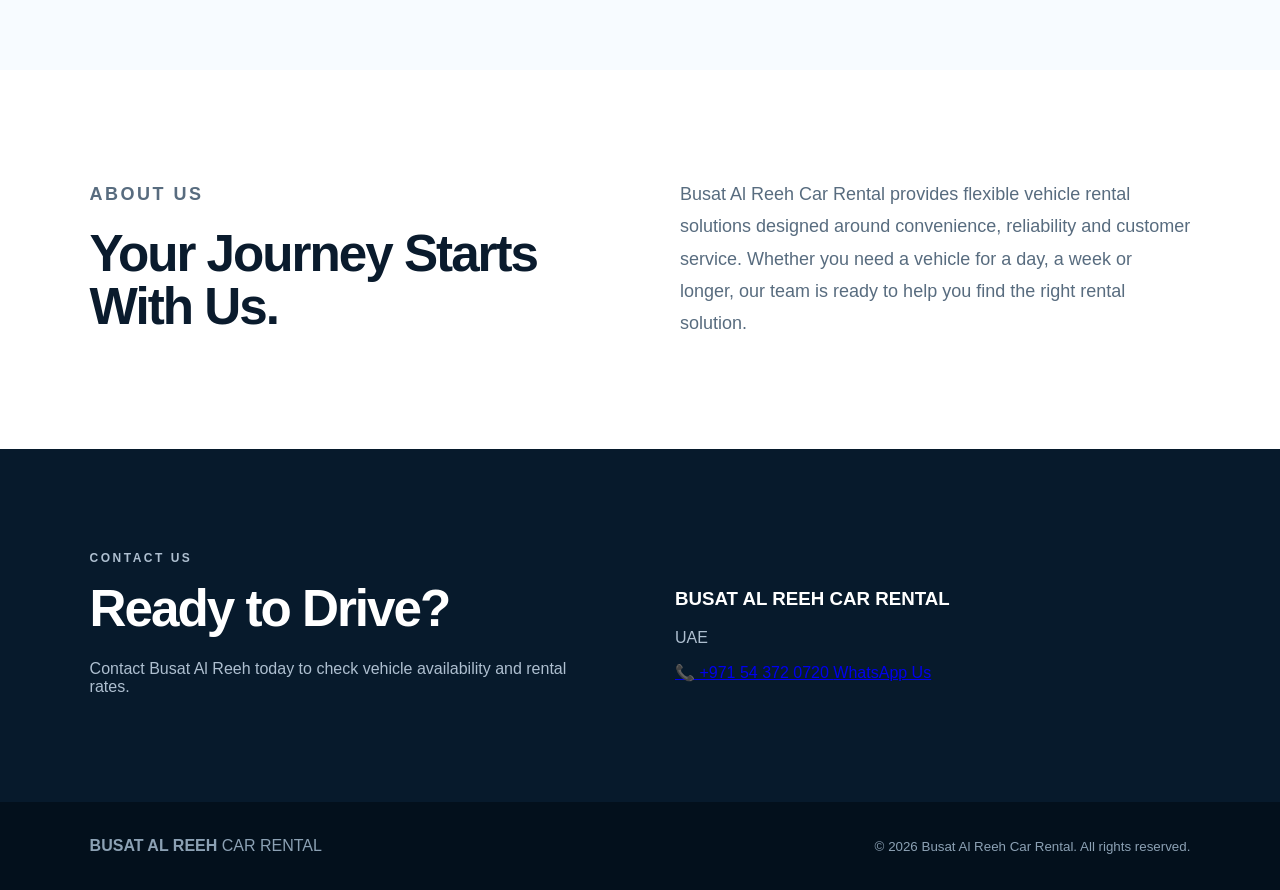
==== commit f641938d: "Update index.html" ====
--- a/index.html
+++ b/index.html
@@ -1,14 +1,242 @@
-<!doctype html>
-<html lang="en"><head><meta charset="utf-8"><meta name="viewport" content="width=device-width,initial-scale=1"><title>BUSAT AL REEH | Delivery Beyond Limits</title><meta name="description" content="BUSAT ALREEH DELIVERY SERVICES L.L.C — professional motorcycle rider and last-mile delivery support in the UAE."><link rel="stylesheet" href="style.css"></head>
+<!DOCTYPE html>
+<html lang="en">
+<head>
+  <meta charset="UTF-8">
+  <meta name="viewport" content="width=device-width, initial-scale=1.0">
+
+  <title>Busat Al Reeh Car Rental | UAE</title>
+  <meta name="description" content="Busat Al Reeh Car Rental offers flexible daily, weekly and monthly car rental solutions across the UAE.">
+
+  <link rel="stylesheet" href="style.css">
+</head>
+
 <body>
-<header><a class="brand" href="#home"><span>BUSAT</span> AL REEH</a><nav><a href="#about">About</a><a href="#services">Services</a><a href="#fleet">Fleet</a><a href="#why">Why Us</a><a href="#coverage">Coverage</a><a class="navcta" href="#contact">Contact</a></nav></header>
+
+<header>
+  <a href="#home" class="brand">
+    <img src="logo.png" alt="Busat Al Reeh Car Rental">
+  </a>
+
+  <nav>
+    <a href="#home">Home</a>
+    <a href="#fleet">Our Fleet</a>
+    <a href="#rental">Rental Options</a>
+    <a href="#about">About</a>
+    <a href="#contact">Contact</a>
+  </nav>
+
+  <a class="nav-btn"
+     href="https://wa.me/971543720720?text=Hello%20Busat%20Al%20Reeh%2C%20I%20would%20like%20to%20rent%20a%20car.">
+     Book Now
+  </a>
+</header>
+
+
 <main>
-<section class="hero" id="home"><div class="hero-copy"><p class="eyebrow">BUSAT ALREEH DELIVERY SERVICES L.L.C</p><h1>DELIVERY<br><em>BEYOND LIMITS.</em></h1><p class="lead">Professional motorcycle riders and flexible last-mile delivery support built for fast-moving businesses across the UAE.</p><div class="actions"><a class="btn" href="#services">Explore Our Services</a><a class="link" href="#contact">Partner With Us →</a></div><div class="stats"><div><b>FAST</b><span>Agile last-mile execution</span></div><div><b>FLEXIBLE</b><span>Scalable rider capacity</span></div><div><b>RELIABLE</b><span>Operations-first support</span></div></div></div><div class="hero-art"><div class="glow"></div><img src="logo.png" alt="Busat Al Reeh motorcycle delivery logo"></div></section>
-<section class="about" id="about"><div><p class="eyebrow">WHO WE ARE</p><h2>A delivery partner built around speed, people and execution.</h2></div><div><p>BUSAT ALREEH DELIVERY SERVICES L.L.C is a UAE delivery services company focused on supporting businesses with professional motorcycle riders and dependable last-mile operations.</p><p>Our approach is built around rider readiness, safe execution, operational discipline and the flexibility to adapt fleet capacity as partner requirements change.</p></div></section>
-<section id="services"><p class="eyebrow">OUR SERVICES</p><h2>Practical delivery solutions for growing operations.</h2><div class="cards"><article><span>01</span><h3>Last-Mile Delivery</h3><p>Fast point-to-point delivery support for time-sensitive customer orders and urban operations.</p></article><article><span>02</span><h3>Dedicated Rider Supply</h3><p>Motorcycle riders assigned to support recurring business and delivery requirements.</p></article><article><span>03</span><h3>Flexible Fleet Capacity</h3><p>Rider capacity that can scale with peaks, new locations, campaigns and operational growth.</p></article><article><span>04</span><h3>Business Delivery Support</h3><p>A partner-focused model designed around service standards, responsiveness and execution.</p></article></div></section>
-<section class="fleet" id="fleet"><div class="fleetcopy"><p class="eyebrow">FLEET & RIDERS</p><h2>Ready for the road.<br>Ready for the operation.</h2><p>Our riders represent the final connection between a business and its customer. We focus on professional conduct, road safety, reliable attendance and consistent delivery execution.</p><div class="pillrow"><span>Motorcycle Delivery</span><span>Last Mile</span><span>Flexible Deployment</span><span>Business Support</span></div></div><div class="fleetvisual"><div class="speedline one"></div><div class="speedline two"></div><img src="logo.png" alt="Professional motorcycle delivery rider"></div></section>
-<section id="why"><p class="eyebrow">WHY BUSAT AL REEH</p><h2>Built to move with your business.</h2><div class="whygrid"><div><b>01</b><h3>Speed</h3><p>Motorcycle-based delivery built for dense urban routes and time-sensitive operations.</p></div><div><b>02</b><h3>Flexibility</h3><p>Fleet support structured to respond to changing demand and business requirements.</p></div><div><b>03</b><h3>Professionalism</h3><p>A service mindset focused on rider conduct, safety and dependable execution.</p></div><div><b>04</b><h3>Partnership</h3><p>We aim to work as an extension of our partners' operations, not simply a supplier.</p></div></div></section>
-<section class="coverage" id="coverage"><div><p class="eyebrow">UAE COVERAGE</p><h2>Designed for the UAE delivery market.</h2><p>Our operating model is built for flexible deployment across the UAE based on partner requirements, project scope and fleet availability.</p></div><div class="mapmark"><span>UAE</span><b>BUSAT<br>AL REEH</b><small>DELIVERY BEYOND LIMITS</small></div></section>
-<section class="contact" id="contact"><div><p class="eyebrow">LET'S MOVE</p><h2>Looking for a delivery partner?</h2><p>Tell us about your operation, required rider capacity and coverage needs.</p></div><div class="contactbox"><p><b>BUSAT ALREEH DELIVERY SERVICES L.L.C</b></p><p>Email <span>Coming soon</span></p><p>Phone <span>Coming soon</span></p><p>Location <span>United Arab Emirates</span></p></div></section>
-</main><footer><b>BUSAT AL REEH</b><span>Delivery Beyond Limits</span><small>© 2026 BUSAT ALREEH DELIVERY SERVICES L.L.C. All rights reserved.</small></footer>
-</body></html>
+
+<section class="hero" id="home">
+
+  <div class="hero-content">
+    <p class="eyebrow">RENT • DRIVE • DISCOVER</p>
+
+    <h1>
+      DRIVE<br>
+      <span>YOUR WAY.</span>
+    </h1>
+
+    <h2>Reliable Car Rental Across the UAE</h2>
+
+    <p class="lead">
+      Flexible car rental solutions for every journey.
+      Choose daily, weekly or monthly rental plans with
+      fast and friendly support.
+    </p>
+
+    <div class="hero-buttons">
+
+      <a class="primary-btn"
+         href="https://wa.me/971543720720?text=Hello%20Busat%20Al%20Reeh%2C%20I%20would%20like%20to%20check%20car%20availability.">
+         Check Availability
+      </a>
+
+      <a class="secondary-btn"
+         href="https://wa.me/971543720720">
+         WhatsApp Us
+      </a>
+
+    </div>
+  </div>
+
+  <div class="hero-logo">
+    <img src="logo.png" alt="Busat Al Reeh Car Rental">
+  </div>
+
+</section>
+
+
+<section class="features">
+
+  <div>
+    <strong>Well-Maintained</strong>
+    <span>Vehicles</span>
+  </div>
+
+  <div>
+    <strong>Competitive</strong>
+    <span>Rates</span>
+  </div>
+
+  <div>
+    <strong>Flexible</strong>
+    <span>Rental Plans</span>
+  </div>
+
+  <div>
+    <strong>Fast</strong>
+    <span>Customer Support</span>
+  </div>
+
+</section>
+
+
+<section class="fleet" id="fleet">
+
+  <p class="eyebrow">OUR FLEET</p>
+
+  <h2>Find the Right Car for Your Journey</h2>
+
+  <p class="section-text">
+    Our fleet is growing. Contact us to check the latest
+    available vehicles and rental rates.
+  </p>
+
+  <div class="fleet-grid">
+
+    <article>
+      <div class="car-icon">🚗</div>
+      <h3>Economy</h3>
+      <p>Affordable cars for everyday travel.</p>
+    </article>
+
+    <article>
+      <div class="car-icon">🚘</div>
+      <h3>Sedan</h3>
+      <p>Comfortable vehicles for business and family use.</p>
+    </article>
+
+    <article>
+      <div class="car-icon">🚙</div>
+      <h3>SUV</h3>
+      <p>More space and comfort for longer journeys.</p>
+    </article>
+
+    <article>
+      <div class="car-icon">✨</div>
+      <h3>Premium</h3>
+      <p>Premium vehicles for a more refined experience.</p>
+    </article>
+
+  </div>
+
+</section>
+
+
+<section class="rental" id="rental">
+
+  <p class="eyebrow">RENTAL OPTIONS</p>
+
+  <h2>Flexible Plans That Work for You</h2>
+
+  <div class="rental-grid">
+
+    <article>
+      <span>01</span>
+      <h3>Daily Rental</h3>
+      <p>Perfect for short trips and temporary transportation.</p>
+    </article>
+
+    <article>
+      <span>02</span>
+      <h3>Weekly Rental</h3>
+      <p>Flexible weekly solutions with competitive rates.</p>
+    </article>
+
+    <article>
+      <span>03</span>
+      <h3>Monthly Rental</h3>
+      <p>Convenient long-term rental for personal and business needs.</p>
+    </article>
+
+  </div>
+
+</section>
+
+
+<section class="about" id="about">
+
+  <div>
+    <p class="eyebrow">ABOUT US</p>
+    <h2>Your Journey Starts With Us.</h2>
+  </div>
+
+  <p>
+    Busat Al Reeh Car Rental provides flexible vehicle rental
+    solutions designed around convenience, reliability and
+    customer service. Whether you need a vehicle for a day,
+    a week or longer, our team is ready to help you find the
+    right rental solution.
+  </p>
+
+</section>
+
+
+<section class="contact" id="contact">
+
+  <div>
+    <p class="eyebrow">CONTACT US</p>
+
+    <h2>Ready to Drive?</h2>
+
+    <p>
+      Contact Busat Al Reeh today to check vehicle availability
+      and rental rates.
+    </p>
+  </div>
+
+  <div class="contact-box">
+
+    <h3>BUSAT AL REEH CAR RENTAL</h3>
+
+    <p>UAE</p>
+
+    <a href="tel:+971543720720">
+      📞 +971 54 372 0720
+    </a>
+
+    <a class="whatsapp"
+       href="https://wa.me/971543720720?text=Hello%20Busat%20Al%20Reeh%2C%20I%20would%20like%20to%20rent%20a%20car.">
+       WhatsApp Us
+    </a>
+
+  </div>
+
+</section>
+
+</main>
+
+
+<footer>
+
+  <div>
+    <strong>BUSAT AL REEH</strong>
+    <span>CAR RENTAL</span>
+  </div>
+
+  <small>
+    © 2026 Busat Al Reeh Car Rental. All rights reserved.
+  </small>
+
+</footer>
+
+</body>
+</html>
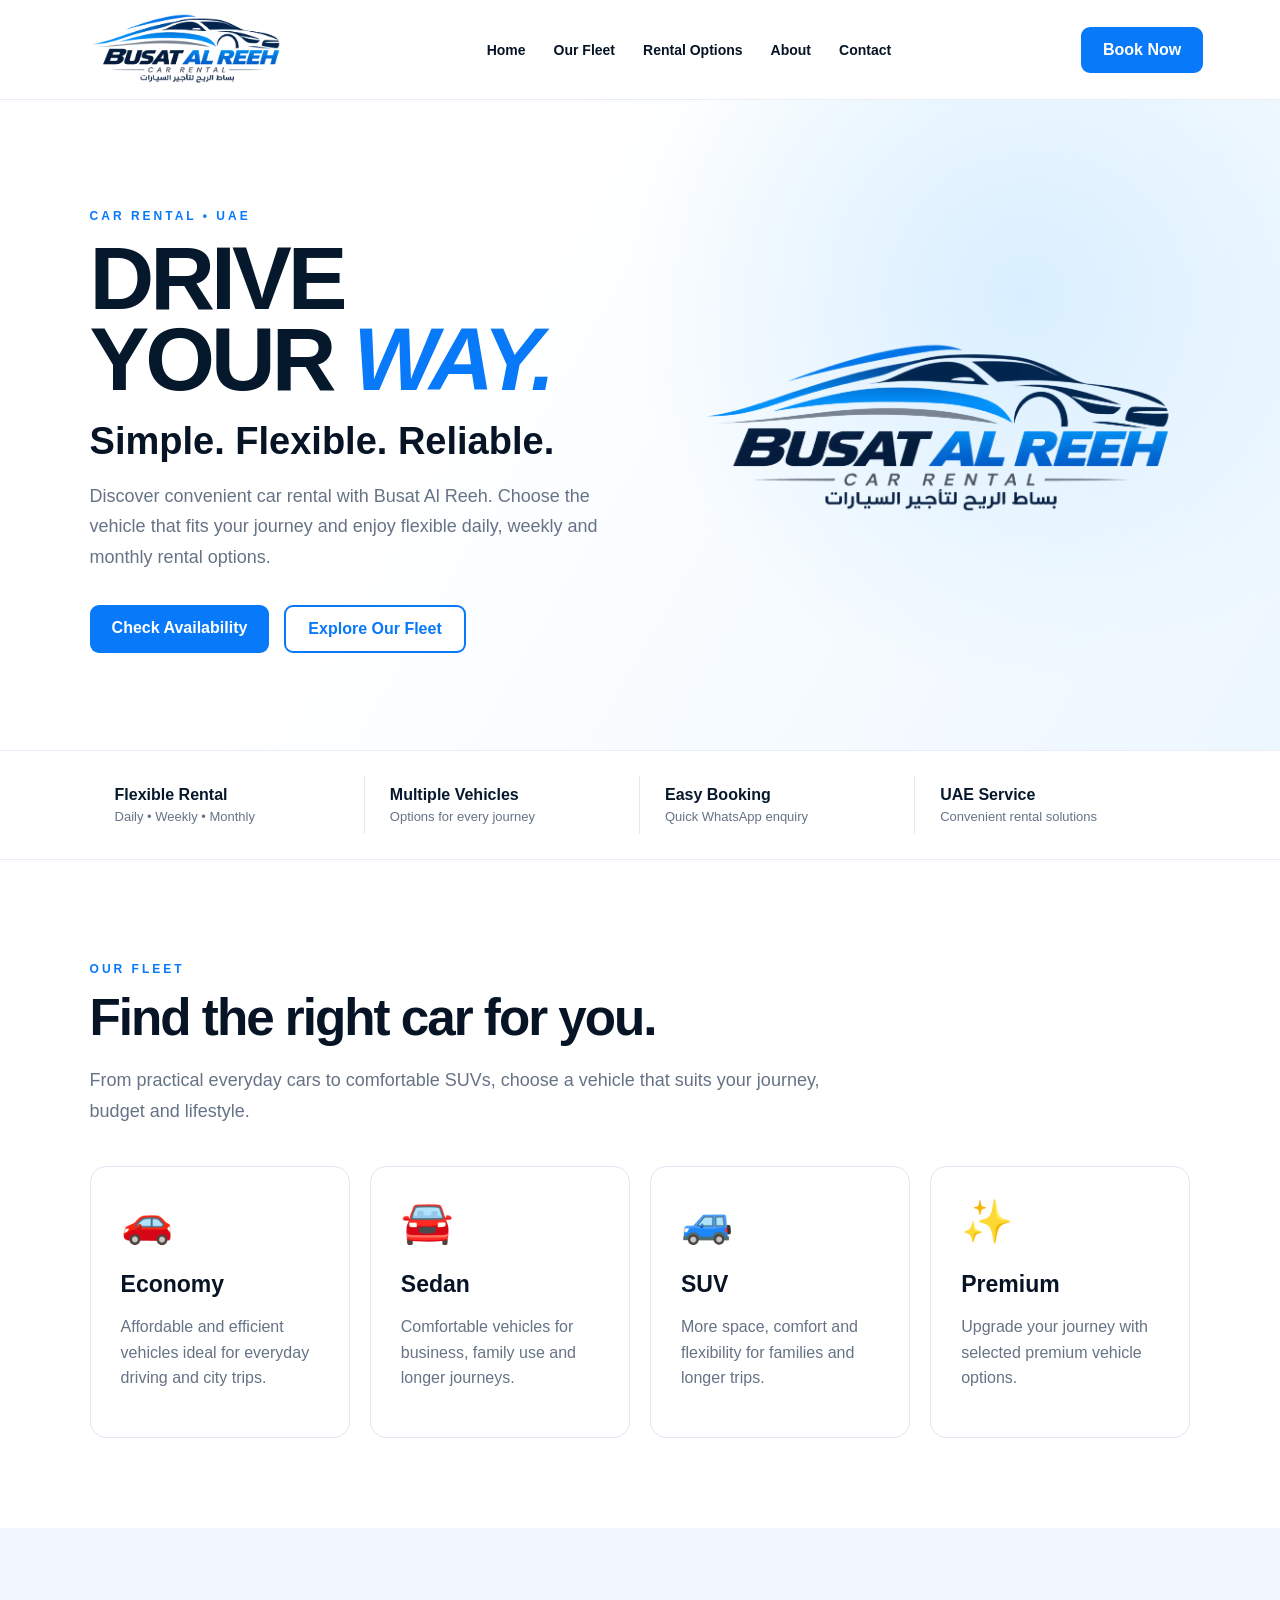
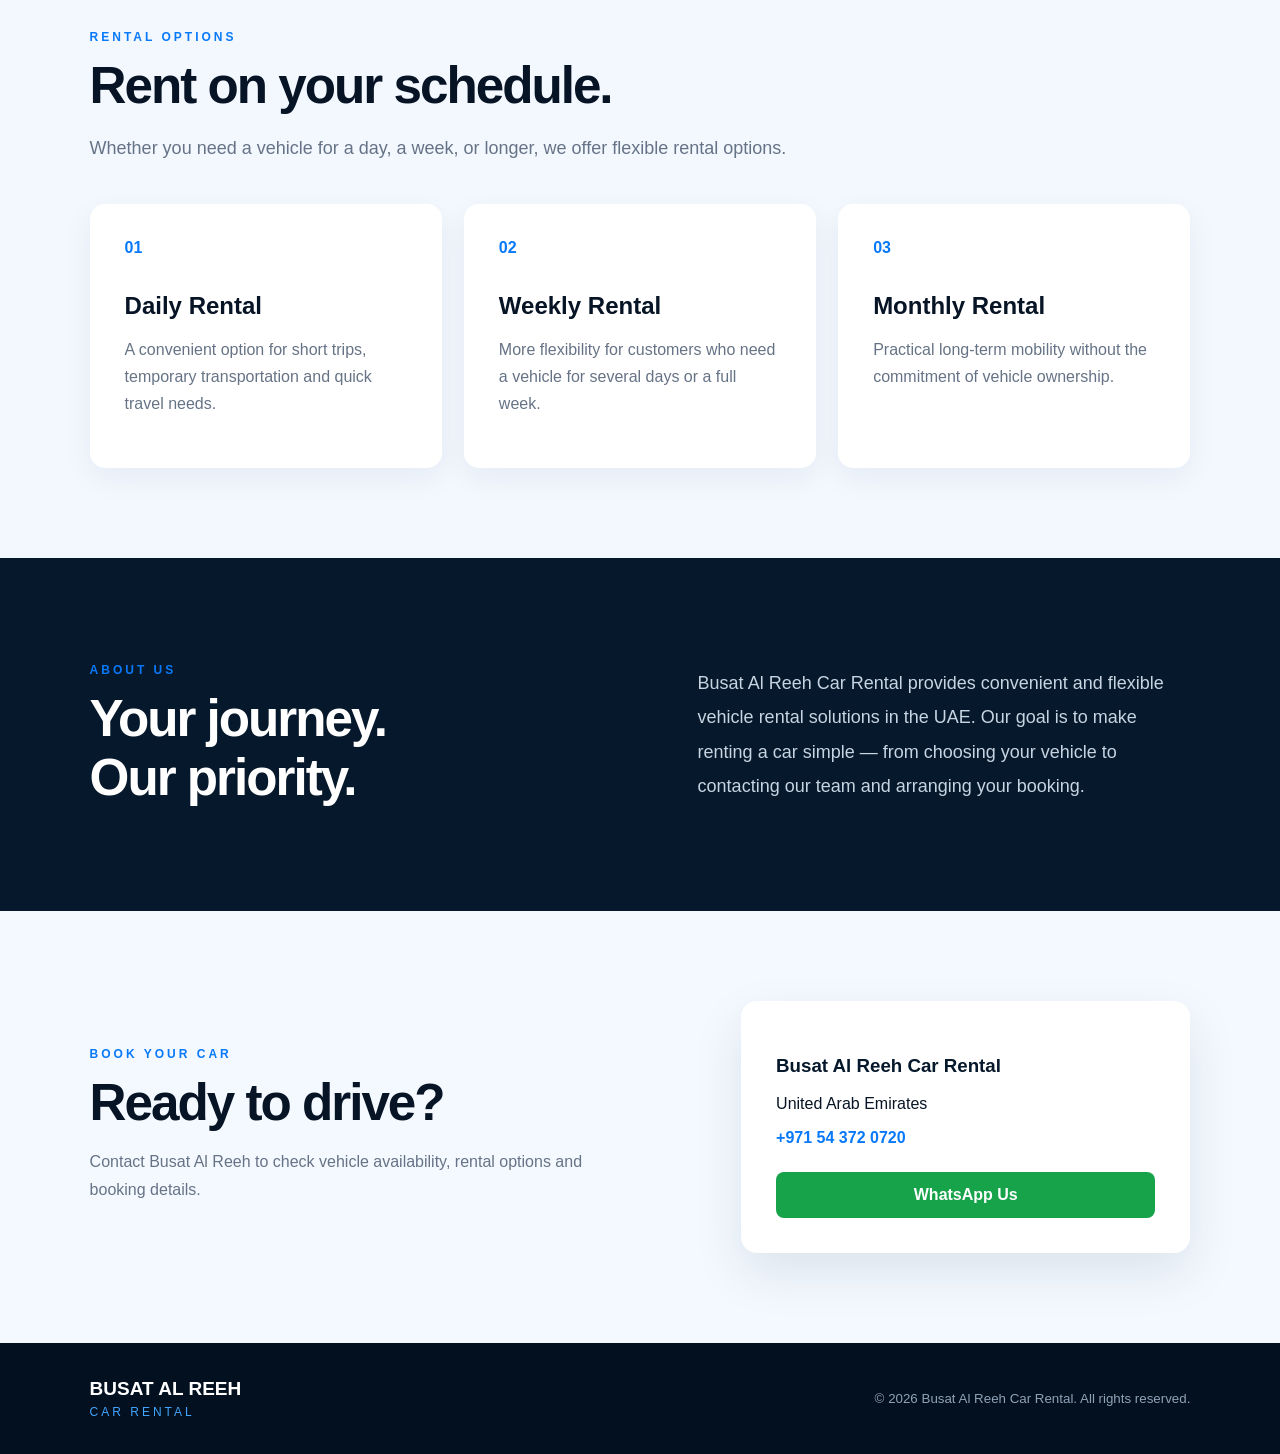
==== commit 9620eeb7: "Update index.html" ====
--- a/index.html
+++ b/index.html
@@ -5,7 +5,7 @@
   <meta name="viewport" content="width=device-width, initial-scale=1.0">
 
   <title>Busat Al Reeh Car Rental | UAE</title>
-  <meta name="description" content="Busat Al Reeh Car Rental offers flexible daily, weekly and monthly car rental solutions across the UAE.">
+  <meta name="description" content="Busat Al Reeh Car Rental offers reliable and flexible car rental services across the UAE. Daily, weekly and monthly rental options available.">
 
   <link rel="stylesheet" href="style.css">
 </head>
@@ -13,8 +13,10 @@
 <body>
 
 <header>
+
   <a href="#home" class="brand">
-    <img src="logo.png" alt="Busat Al Reeh Car Rental">
+    <img src="C71945BB-64B9-4484-B069-BDBEA4438EFB.png"
+         alt="Busat Al Reeh Car Rental">
   </a>
 
   <nav>
@@ -29,6 +31,7 @@
      href="https://wa.me/971543720720?text=Hello%20Busat%20Al%20Reeh%2C%20I%20would%20like%20to%20rent%20a%20car.">
      Book Now
   </a>
+
 </header>
 
 
@@ -36,39 +39,43 @@
 
 <section class="hero" id="home">
 
-  <div class="hero-content">
-    <p class="eyebrow">RENT • DRIVE • DISCOVER</p>
+  <div>
+
+    <p class="eyebrow">CAR RENTAL • UAE</p>
 
     <h1>
       DRIVE<br>
-      <span>YOUR WAY.</span>
+      YOUR <span>WAY.</span>
     </h1>
 
-    <h2>Reliable Car Rental Across the UAE</h2>
+    <h2>Simple. Flexible. Reliable.</h2>
 
     <p class="lead">
-      Flexible car rental solutions for every journey.
-      Choose daily, weekly or monthly rental plans with
-      fast and friendly support.
+      Discover convenient car rental with Busat Al Reeh.
+      Choose the vehicle that fits your journey and enjoy
+      flexible daily, weekly and monthly rental options.
     </p>
 
     <div class="hero-buttons">
 
       <a class="primary-btn"
-         href="https://wa.me/971543720720?text=Hello%20Busat%20Al%20Reeh%2C%20I%20would%20like%20to%20check%20car%20availability.">
+         href="https://wa.me/971543720720?text=Hello%20Busat%20Al%20Reeh%2C%20I%20would%20like%20to%20check%20available%20cars.">
          Check Availability
       </a>
 
-      <a class="secondary-btn"
-         href="https://wa.me/971543720720">
-         WhatsApp Us
+      <a class="secondary-btn" href="#fleet">
+        Explore Our Fleet
       </a>
 
     </div>
+
   </div>
 
   <div class="hero-logo">
-    <img src="logo.png" alt="Busat Al Reeh Car Rental">
+
+    <img src="C71945BB-64B9-4484-B069-BDBEA4438EFB.png"
+         alt="Busat Al Reeh Car Rental">
+
   </div>
 
 </section>
@@ -77,23 +84,23 @@
 <section class="features">
 
   <div>
-    <strong>Well-Maintained</strong>
-    <span>Vehicles</span>
-  </div>
-
-  <div>
-    <strong>Competitive</strong>
-    <span>Rates</span>
-  </div>
-
-  <div>
-    <strong>Flexible</strong>
-    <span>Rental Plans</span>
-  </div>
-
-  <div>
-    <strong>Fast</strong>
-    <span>Customer Support</span>
+    <strong>Flexible Rental</strong>
+    <span>Daily • Weekly • Monthly</span>
+  </div>
+
+  <div>
+    <strong>Multiple Vehicles</strong>
+    <span>Options for every journey</span>
+  </div>
+
+  <div>
+    <strong>Easy Booking</strong>
+    <span>Quick WhatsApp enquiry</span>
+  </div>
+
+  <div>
+    <strong>UAE Service</strong>
+    <span>Convenient rental solutions</span>
   </div>
 
 </section>
@@ -103,11 +110,11 @@
 
   <p class="eyebrow">OUR FLEET</p>
 
-  <h2>Find the Right Car for Your Journey</h2>
+  <h2>Find the right car for you.</h2>
 
   <p class="section-text">
-    Our fleet is growing. Contact us to check the latest
-    available vehicles and rental rates.
+    From practical everyday cars to comfortable SUVs,
+    choose a vehicle that suits your journey, budget and lifestyle.
   </p>
 
   <div class="fleet-grid">
@@ -115,25 +122,37 @@
     <article>
       <div class="car-icon">🚗</div>
       <h3>Economy</h3>
-      <p>Affordable cars for everyday travel.</p>
+      <p>
+        Affordable and efficient vehicles ideal for
+        everyday driving and city trips.
+      </p>
     </article>
 
     <article>
       <div class="car-icon">🚘</div>
       <h3>Sedan</h3>
-      <p>Comfortable vehicles for business and family use.</p>
+      <p>
+        Comfortable vehicles for business,
+        family use and longer journeys.
+      </p>
     </article>
 
     <article>
       <div class="car-icon">🚙</div>
       <h3>SUV</h3>
-      <p>More space and comfort for longer journeys.</p>
+      <p>
+        More space, comfort and flexibility
+        for families and longer trips.
+      </p>
     </article>
 
     <article>
       <div class="car-icon">✨</div>
       <h3>Premium</h3>
-      <p>Premium vehicles for a more refined experience.</p>
+      <p>
+        Upgrade your journey with selected
+        premium vehicle options.
+      </p>
     </article>
 
   </div>
@@ -145,26 +164,40 @@
 
   <p class="eyebrow">RENTAL OPTIONS</p>
 
-  <h2>Flexible Plans That Work for You</h2>
+  <h2>Rent on your schedule.</h2>
+
+  <p class="section-text">
+    Whether you need a vehicle for a day, a week,
+    or longer, we offer flexible rental options.
+  </p>
 
   <div class="rental-grid">
 
     <article>
       <span>01</span>
       <h3>Daily Rental</h3>
-      <p>Perfect for short trips and temporary transportation.</p>
+      <p>
+        A convenient option for short trips,
+        temporary transportation and quick travel needs.
+      </p>
     </article>
 
     <article>
       <span>02</span>
       <h3>Weekly Rental</h3>
-      <p>Flexible weekly solutions with competitive rates.</p>
+      <p>
+        More flexibility for customers who need
+        a vehicle for several days or a full week.
+      </p>
     </article>
 
     <article>
       <span>03</span>
       <h3>Monthly Rental</h3>
-      <p>Convenient long-term rental for personal and business needs.</p>
+      <p>
+        Practical long-term mobility without
+        the commitment of vehicle ownership.
+      </p>
     </article>
 
   </div>
@@ -175,17 +208,26 @@
 <section class="about" id="about">
 
   <div>
+
     <p class="eyebrow">ABOUT US</p>
-    <h2>Your Journey Starts With Us.</h2>
-  </div>
-
-  <p>
-    Busat Al Reeh Car Rental provides flexible vehicle rental
-    solutions designed around convenience, reliability and
-    customer service. Whether you need a vehicle for a day,
-    a week or longer, our team is ready to help you find the
-    right rental solution.
-  </p>
+
+    <h2>
+      Your journey.<br>
+      Our priority.
+    </h2>
+
+  </div>
+
+  <div>
+
+    <p>
+      Busat Al Reeh Car Rental provides convenient and flexible
+      vehicle rental solutions in the UAE. Our goal is to make
+      renting a car simple — from choosing your vehicle to
+      contacting our team and arranging your booking.
+    </p>
+
+  </div>
 
 </section>
 
@@ -193,24 +235,26 @@
 <section class="contact" id="contact">
 
   <div>
-    <p class="eyebrow">CONTACT US</p>
-
-    <h2>Ready to Drive?</h2>
+
+    <p class="eyebrow">BOOK YOUR CAR</p>
+
+    <h2>Ready to drive?</h2>
 
     <p>
-      Contact Busat Al Reeh today to check vehicle availability
-      and rental rates.
+      Contact Busat Al Reeh to check vehicle availability,
+      rental options and booking details.
     </p>
+
   </div>
 
   <div class="contact-box">
 
-    <h3>BUSAT AL REEH CAR RENTAL</h3>
-
-    <p>UAE</p>
+    <h3>Busat Al Reeh Car Rental</h3>
+
+    <p>United Arab Emirates</p>
 
     <a href="tel:+971543720720">
-      📞 +971 54 372 0720
+      +971 54 372 0720
     </a>
 
     <a class="whatsapp"
--- a/style.css
+++ b/style.css
@@ -1 +1,471 @@
-:root{--navy:#06182b;--navy2:#0b2b4a;--blue:#0797f6;--cyan:#16d5ff;--white:#fff;--muted:#a9b9c9;--ink:#0a1b2d}*{box-sizing:border-box}html{scroll-behavior:smooth}body{margin:0;font-family:Inter,Arial,sans-serif;background:#f7fbff;color:var(--ink)}header{height:78px;display:flex;align-items:center;justify-content:space-between;padding:0 6vw;background:rgba(255,255,255,.94);position:sticky;top:0;z-index:10;border-bottom:1px solid #e3edf5;backdrop-filter:blur(12px)}.brand{font-size:22px;font-weight:900;font-style:italic;color:var(--navy);text-decoration:none}.brand span{color:var(--blue)}nav{display:flex;gap:28px;align-items:center}nav a{color:#31465b;text-decoration:none;font-size:14px;font-weight:700}.navcta,.btn{background:linear-gradient(135deg,var(--blue),#0867e8);color:#fff!important;padding:13px 20px;border-radius:8px}.hero{min-height:690px;padding:90px 7vw;display:grid;grid-template-columns:1.05fr .95fr;align-items:center;background:radial-gradient(circle at 78% 45%,#0c4e79 0,#071e34 28%,#041321 62%);color:white;overflow:hidden}.eyebrow{font-size:12px;letter-spacing:2.5px;font-weight:900;color:var(--blue);margin-bottom:18px}.hero .eyebrow{color:#6fdcff}.hero h1{font-size:clamp(58px,7vw,105px);line-height:.88;margin:0;letter-spacing:-5px;font-style:italic}.hero h1 em{font-style:italic;color:var(--blue)}.lead{max-width:620px;font-size:20px;line-height:1.6;color:#c8d6e4}.actions{display:flex;align-items:center;gap:28px;margin:32px 0 45px}.btn{text-decoration:none;font-weight:800}.link{color:white;text-decoration:none;font-weight:800}.stats{display:flex;gap:38px;border-top:1px solid #27455e;padding-top:26px}.stats div{display:flex;flex-direction:column;gap:6px}.stats b{color:#fff}.stats span{font-size:12px;color:#8fa7bb}.hero-art{position:relative;display:grid;place-items:center}.hero-art img{width:min(600px,100%);position:relative;z-index:2;mix-blend-mode:screen;filter:drop-shadow(0 25px 35px #0008)}.glow{position:absolute;width:420px;height:420px;border-radius:50%;background:#008cf0;filter:blur(110px);opacity:.25}.about,section:not(.hero){padding:90px 7vw}.about{display:grid;grid-template-columns:1fr 1fr;gap:80px;background:white}.about h2,section h2{font-size:clamp(38px,4vw,62px);line-height:1.03;margin:0 0 25px;letter-spacing:-2px}.about p,.wide,.fleet p,.coverage p{font-size:18px;line-height:1.8;color:#586c7f}.cards{display:grid;grid-template-columns:repeat(4,1fr);gap:18px;margin-top:45px}.cards article{background:white;padding:32px;border:1px solid #dfeaf3;border-radius:18px;min-height:250px;box-shadow:0 14px 40px #0b2b4a0a}.cards span{font-size:13px;color:var(--blue);font-weight:900}.cards h3,.whygrid h3{font-size:22px;margin-top:45px}.cards p,.whygrid p{color:#687b8d;line-height:1.65}.fleet{background:var(--navy);color:white;display:grid;grid-template-columns:1fr 1fr;gap:40px;align-items:center;overflow:hidden}.fleet p{color:#afc1d1}.pillrow{display:flex;flex-wrap:wrap;gap:10px;margin-top:28px}.pillrow span{border:1px solid #2d526f;padding:9px 13px;border-radius:99px;font-size:12px;color:#bfeaff}.fleetvisual{position:relative;min-height:430px;display:grid;place-items:center}.fleetvisual img{width:90%;position:relative;z-index:2;mix-blend-mode:screen}.speedline{position:absolute;height:8px;background:linear-gradient(90deg,transparent,var(--cyan));border-radius:99px;opacity:.5}.speedline.one{width:80%;top:28%;left:-10%}.speedline.two{width:65%;top:65%;left:0}.whygrid{display:grid;grid-template-columns:repeat(4,1fr);gap:1px;background:#dce8f2;margin-top:40px}.whygrid>div{background:white;padding:34px}.whygrid b{color:var(--blue)}.coverage{display:grid!important;grid-template-columns:1.2fr .8fr;gap:60px;align-items:center;background:linear-gradient(135deg,#eef8ff,#fff)}.mapmark{min-height:330px;border-radius:28px;background:linear-gradient(145deg,#08233c,#075a91);display:flex;flex-direction:column;align-items:center;justify-content:center;color:white;box-shadow:0 30px 60px #0a477633}.mapmark span{font-size:14px;letter-spacing:5px;color:#70ddff}.mapmark b{font-size:50px;line-height:.9;text-align:center;font-style:italic;margin:20px}.mapmark small{letter-spacing:3px}.contact{background:#071a2c;color:white;display:grid!important;grid-template-columns:1fr 1fr;gap:70px;align-items:center}.contact p{color:#aebfd0}.contactbox{border:1px solid #28465f;border-radius:18px;padding:30px}.contactbox p{display:flex;justify-content:space-between;border-bottom:1px solid #203a50;padding:13px 0}.contactbox p:last-child{border:0}.contactbox span{color:white}footer{padding:35px 7vw;background:#03101c;color:#8ca1b4;display:flex;gap:25px;align-items:center;flex-wrap:wrap}footer b{color:white}footer small{margin-left:auto}@media(max-width:900px){header{padding:0 5vw}nav a:not(.navcta){display:none}.hero{grid-template-columns:1fr;padding-top:65px}.hero-art{margin-top:30px}.hero h1{letter-spacing:-3px}.stats{gap:18px;flex-wrap:wrap}.about,.fleet,.coverage,.contact{grid-template-columns:1fr!important}.cards,.whygrid{grid-template-columns:1fr 1fr}.about,section:not(.hero){padding:65px 6vw}.fleetvisual{min-height:300px}footer small{margin-left:0;width:100%}}@media(max-width:560px){.hero{padding:60px 6vw}.hero h1{font-size:54px}.lead{font-size:17px}.actions{align-items:flex-start;flex-direction:column}.cards,.whygrid{grid-template-columns:1fr}.contactbox p{flex-direction:column;gap:6px}.hero-art img{width:100%}}
+:root {
+  --navy: #06182b;
+  --blue: #0879f9;
+  --cyan: #15a9ff;
+  --text: #071425;
+  --muted: #667386;
+  --light: #f3f8ff;
+  --white: #ffffff;
+}
+
+* {
+  box-sizing: border-box;
+}
+
+html {
+  scroll-behavior: smooth;
+}
+
+body {
+  margin: 0;
+  font-family: Arial, Helvetica, sans-serif;
+  color: var(--text);
+  background: var(--white);
+}
+
+header {
+  min-height: 90px;
+  display: flex;
+  align-items: center;
+  justify-content: space-between;
+  gap: 30px;
+  padding: 10px 6vw;
+  position: sticky;
+  top: 0;
+  z-index: 100;
+  background: rgba(255,255,255,.96);
+  border-bottom: 1px solid #e5edf7;
+}
+
+.brand img {
+  width: 220px;
+  max-height: 75px;
+  object-fit: contain;
+}
+
+nav {
+  display: flex;
+  align-items: center;
+  gap: 28px;
+}
+
+nav a {
+  color: var(--text);
+  text-decoration: none;
+  font-size: 14px;
+  font-weight: 700;
+}
+
+nav a:hover {
+  color: var(--blue);
+}
+
+.nav-btn,
+.primary-btn {
+  display: inline-block;
+  background: var(--blue);
+  color: white;
+  padding: 14px 22px;
+  border-radius: 9px;
+  text-decoration: none;
+  font-weight: 800;
+}
+
+.hero {
+  min-height: 650px;
+  display: grid;
+  grid-template-columns: 1.05fr .95fr;
+  align-items: center;
+  gap: 50px;
+  padding: 70px 7vw;
+  background:
+    radial-gradient(circle at 80% 30%, #d9efff 0, transparent 35%),
+    linear-gradient(120deg, #ffffff 35%, #edf7ff 100%);
+}
+
+.eyebrow {
+  color: var(--blue);
+  font-size: 12px;
+  font-weight: 900;
+  letter-spacing: 3px;
+}
+
+.hero h1 {
+  margin: 15px 0;
+  font-size: clamp(55px, 7vw, 100px);
+  line-height: .9;
+  letter-spacing: -4px;
+  color: var(--navy);
+}
+
+.hero h1 span {
+  color: var(--blue);
+  font-style: italic;
+}
+
+.hero h2 {
+  font-size: clamp(24px, 3vw, 38px);
+  margin: 20px 0 10px;
+}
+
+.lead {
+  max-width: 650px;
+  font-size: 18px;
+  line-height: 1.7;
+  color: var(--muted);
+}
+
+.hero-buttons {
+  display: flex;
+  gap: 15px;
+  margin-top: 32px;
+}
+
+.secondary-btn {
+  display: inline-block;
+  padding: 13px 22px;
+  border: 2px solid var(--blue);
+  border-radius: 9px;
+  color: var(--blue);
+  text-decoration: none;
+  font-weight: 800;
+  background: white;
+}
+
+.hero-logo {
+  display: flex;
+  align-items: center;
+  justify-content: center;
+}
+
+.hero-logo img {
+  width: min(600px, 100%);
+  object-fit: contain;
+}
+
+.features {
+  display: grid;
+  grid-template-columns: repeat(4, 1fr);
+  background: white;
+  border-top: 1px solid #e7eef7;
+  border-bottom: 1px solid #e7eef7;
+  padding: 25px 7vw;
+}
+
+.features div {
+  padding: 10px 25px;
+  border-right: 1px solid #dfe8f3;
+  display: flex;
+  flex-direction: column;
+}
+
+.features div:last-child {
+  border-right: 0;
+}
+
+.features strong {
+  color: var(--navy);
+  font-size: 16px;
+}
+
+.features span {
+  color: var(--muted);
+  font-size: 13px;
+  margin-top: 5px;
+}
+
+section:not(.hero):not(.features) {
+  padding: 90px 7vw;
+}
+
+.fleet {
+  background: white;
+}
+
+.fleet h2,
+.rental h2,
+.about h2,
+.contact h2 {
+  font-size: clamp(36px, 4vw, 58px);
+  letter-spacing: -2px;
+  margin: 12px 0;
+}
+
+.section-text {
+  color: var(--muted);
+  font-size: 18px;
+  line-height: 1.7;
+  max-width: 750px;
+}
+
+.fleet-grid {
+  display: grid;
+  grid-template-columns: repeat(4, 1fr);
+  gap: 20px;
+  margin-top: 40px;
+}
+
+.fleet-grid article {
+  border: 1px solid #dfe8f4;
+  border-radius: 16px;
+  padding: 30px;
+  min-height: 220px;
+  transition: .25s;
+  background: white;
+}
+
+.fleet-grid article:hover {
+  transform: translateY(-6px);
+  box-shadow: 0 20px 45px rgba(16,35,58,.10);
+}
+
+.car-icon {
+  font-size: 42px;
+}
+
+.fleet-grid h3 {
+  font-size: 23px;
+  margin: 25px 0 10px;
+}
+
+.fleet-grid p {
+  color: var(--muted);
+  line-height: 1.6;
+}
+
+.rental {
+  background: var(--light);
+}
+
+.rental-grid {
+  display: grid;
+  grid-template-columns: repeat(3, 1fr);
+  gap: 22px;
+  margin-top: 40px;
+}
+
+.rental-grid article {
+  background: white;
+  border-radius: 15px;
+  padding: 35px;
+  box-shadow: 0 10px 30px rgba(16,35,58,.06);
+}
+
+.rental-grid span {
+  color: var(--blue);
+  font-weight: 900;
+}
+
+.rental-grid h3 {
+  font-size: 24px;
+  margin: 35px 0 12px;
+}
+
+.rental-grid p {
+  color: var(--muted);
+  line-height: 1.7;
+}
+
+.about {
+  display: grid;
+  grid-template-columns: 1fr 1fr;
+  gap: 9vw;
+  align-items: center;
+  background: var(--navy);
+  color: white;
+}
+
+.about p:last-child {
+  color: #c7d4e2;
+  line-height: 1.9;
+  font-size: 18px;
+}
+
+.contact {
+  display: grid;
+  grid-template-columns: 1.1fr .9fr;
+  gap: 8vw;
+  align-items: center;
+  background: #f4f9ff;
+}
+
+.contact > div > p:last-child {
+  color: var(--muted);
+  line-height: 1.7;
+}
+
+.contact-box {
+  background: white;
+  padding: 35px;
+  border-radius: 16px;
+  box-shadow: 0 20px 50px rgba(16,35,58,.10);
+}
+
+.contact-box h3 {
+  color: var(--navy);
+}
+
+.contact-box a {
+  display: block;
+  margin-top: 15px;
+  color: var(--blue);
+  font-weight: 800;
+  text-decoration: none;
+}
+
+.contact-box .whatsapp {
+  margin-top: 25px;
+  background: #16a34a;
+  color: white;
+  text-align: center;
+  padding: 14px;
+  border-radius: 8px;
+}
+
+footer {
+  padding: 35px 7vw;
+  background: #03101f;
+  color: white;
+  display: flex;
+  align-items: center;
+  justify-content: space-between;
+  gap: 30px;
+}
+
+footer div {
+  display: flex;
+  flex-direction: column;
+}
+
+footer strong {
+  font-size: 19px;
+}
+
+footer span {
+  color: #42a5ff;
+  font-size: 12px;
+  letter-spacing: 3px;
+  margin-top: 5px;
+}
+
+footer small {
+  color: #91a2b5;
+}
+
+/* MOBILE */
+
+@media (max-width: 900px) {
+
+  header {
+    min-height: 75px;
+    padding: 8px 5vw;
+  }
+
+  .brand img {
+    width: 160px;
+  }
+
+  nav {
+    display: none;
+  }
+
+  .nav-btn {
+    padding: 11px 15px;
+    font-size: 13px;
+  }
+
+  .hero {
+    grid-template-columns: 1fr;
+    min-height: auto;
+    padding: 60px 6vw;
+  }
+
+  .hero h1 {
+    font-size: 60px;
+    letter-spacing: -3px;
+  }
+
+  .hero-logo {
+    margin-top: 20px;
+  }
+
+  .hero-logo img {
+    max-width: 480px;
+  }
+
+  .features {
+    grid-template-columns: 1fr 1fr;
+  }
+
+  .features div {
+    border-right: 0;
+    border-bottom: 1px solid #e4ebf4;
+  }
+
+  .fleet-grid {
+    grid-template-columns: 1fr 1fr;
+  }
+
+  .rental-grid {
+    grid-template-columns: 1fr;
+  }
+
+  .about,
+  .contact {
+    grid-template-columns: 1fr;
+  }
+}
+
+@media (max-width: 550px) {
+
+  .brand img {
+    width: 135px;
+  }
+
+  .hero {
+    padding: 45px 6vw;
+  }
+
+  .hero h1 {
+    font-size: 49px;
+  }
+
+  .hero h2 {
+    font-size: 24px;
+  }
+
+  .lead {
+    font-size: 16px;
+  }
+
+  .hero-buttons {
+    flex-direction: column;
+  }
+
+  .primary-btn,
+  .secondary-btn {
+    text-align: center;
+  }
+
+  .features {
+    grid-template-columns: 1fr 1fr;
+    padding: 20px 4vw;
+  }
+
+  .features div {
+    padding: 15px 10px;
+  }
+
+  .fleet-grid {
+    grid-template-columns: 1fr;
+  }
+
+  section:not(.hero):not(.features) {
+    padding: 65px 6vw;
+  }
+
+  footer {
+    flex-direction: column;
+    align-items: flex-start;
+  }
+}
